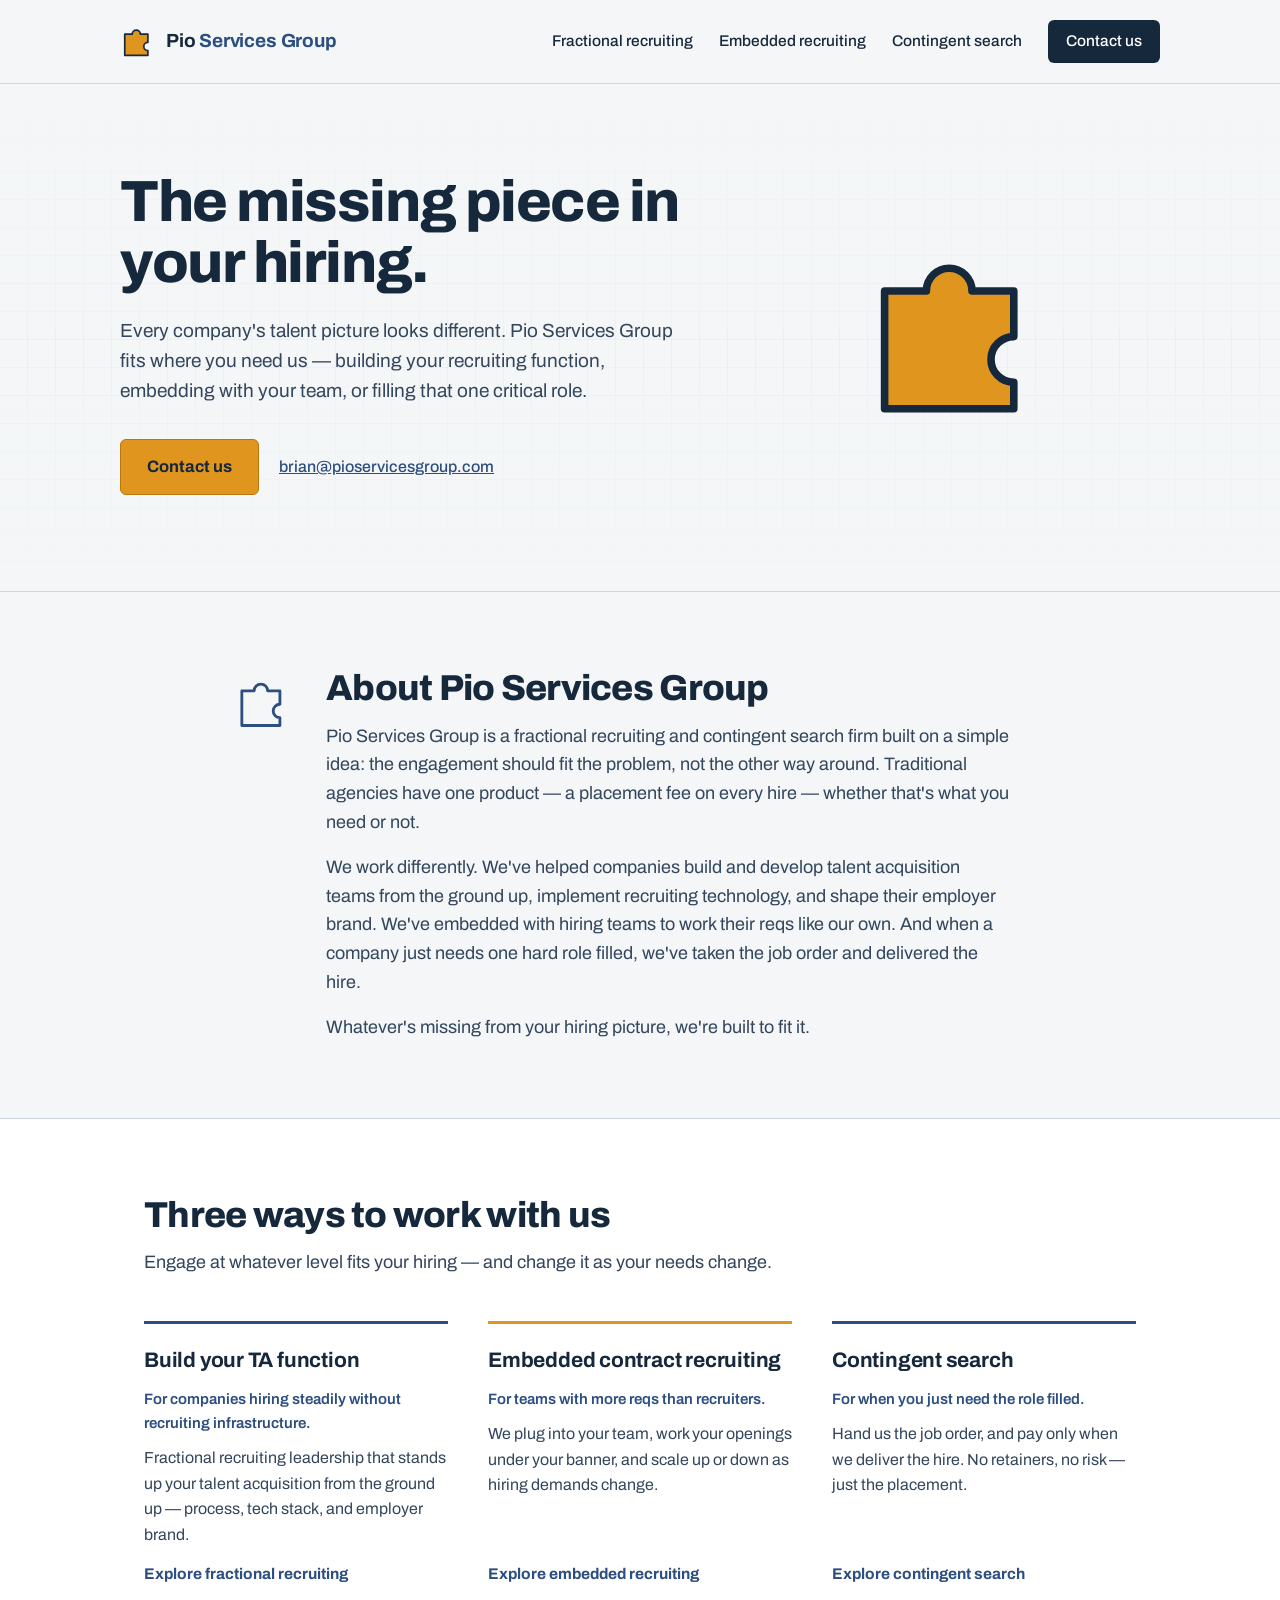
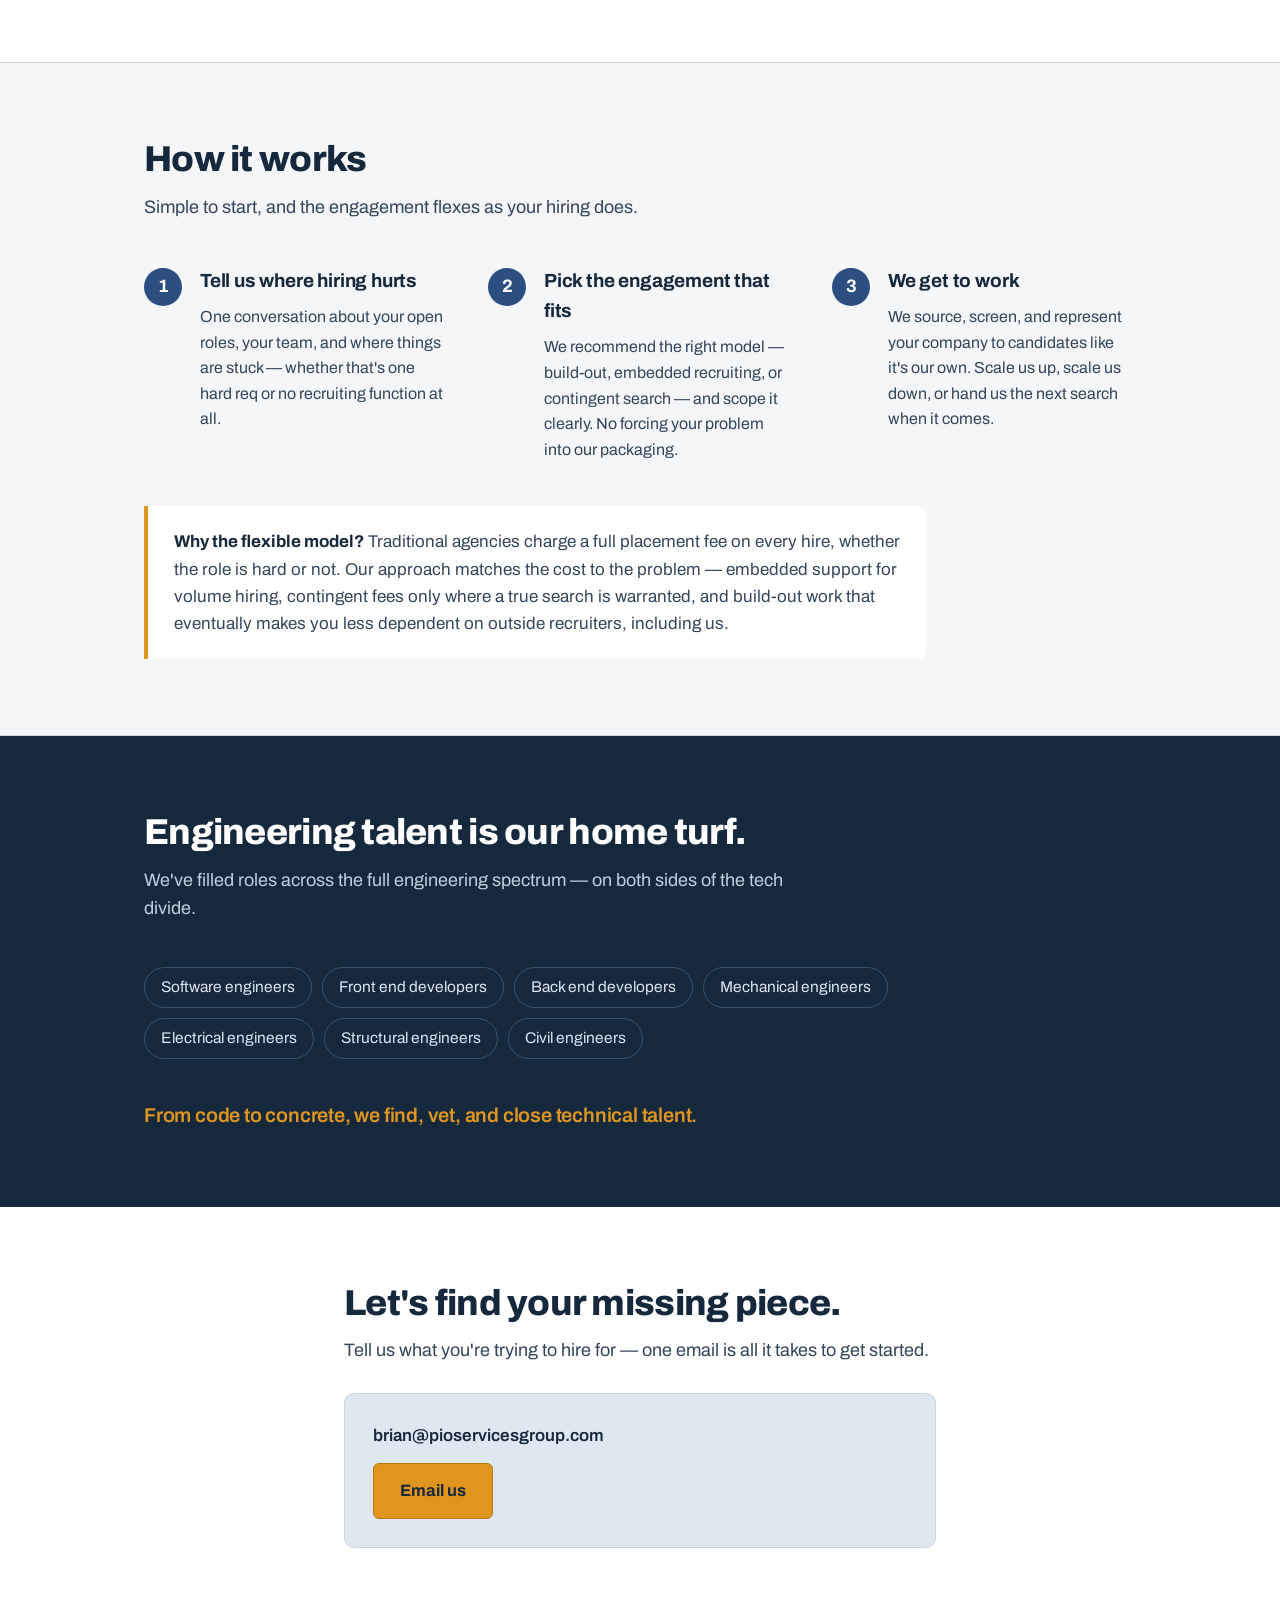
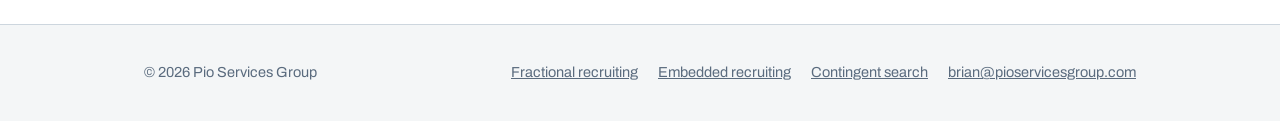
==== index.html @ e093a6fc "Add files via upload" ====
<!DOCTYPE html>
<html lang="en">
<head>
<meta charset="UTF-8">
<meta name="viewport" content="width=device-width, initial-scale=1.0">
<title>Pio Services Group | Fractional Recruiting &amp; Contingent Search Firm</title>
<meta name="description" content="Pio Services Group is a fractional recruiting and contingent search firm. We build talent acquisition functions, embed contract recruiters with your team, or fill roles on contingency — from software engineers to mechanical, electrical, structural, and civil engineers.">
<link rel="canonical" href="https://pioservicesgroup.com/">
<meta name="robots" content="index, follow">

<meta property="og:type" content="website">
<meta property="og:site_name" content="Pio Services Group">
<meta property="og:title" content="Pio Services Group | The missing piece in your hiring">
<meta property="og:description" content="Fractional recruiting, embedded contract recruiters, and contingent search. From code to concrete — software engineers to civil engineers.">
<meta property="og:url" content="https://pioservicesgroup.com/">

<meta name="twitter:card" content="summary">
<meta name="twitter:title" content="Pio Services Group | The missing piece in your hiring">
<meta name="twitter:description" content="Fractional recruiting, embedded contract recruiters, and contingent search. From code to concrete.">

<script type="application/ld+json">
{
  "@context": "https://schema.org",
  "@type": "ProfessionalService",
  "name": "Pio Services Group",
  "url": "https://pioservicesgroup.com/",
  "email": "brian@pioservicesgroup.com",
  "description": "Fractional recruiting and contingent search firm. Builds talent acquisition functions, provides embedded contract recruiters, and fills roles on contingency across software and hard engineering disciplines.",
  "knowsAbout": ["Fractional recruiting", "Talent acquisition", "Contingent search", "Embedded recruiting", "Engineering recruiting"],
  "makesOffer": [
    { "@type": "Offer", "itemOffered": { "@type": "Service", "name": "Talent acquisition function build-out", "url": "https://pioservicesgroup.com/fractional-recruiting.html" } },
    { "@type": "Offer", "itemOffered": { "@type": "Service", "name": "Embedded contract recruiting", "url": "https://pioservicesgroup.com/embedded-recruiting.html" } },
    { "@type": "Offer", "itemOffered": { "@type": "Service", "name": "Contingent search and placement", "url": "https://pioservicesgroup.com/contingent-search.html" } }
  ]
}
</script>

<link rel="preconnect" href="https://fonts.googleapis.com">
<link rel="preconnect" href="https://fonts.gstatic.com" crossorigin>
<link href="https://fonts.googleapis.com/css2?family=Archivo:wght@400;500;600;700;800&display=swap" rel="stylesheet">
<link rel="stylesheet" href="styles.css">
</head>
<body>

<header>
  <div class="wrap nav">
    <a class="brand" href="index.html" aria-label="Pio Services Group home">
      <svg width="34" height="34" viewBox="0 0 100 100" aria-hidden="true">
        <path d="M14 30 h22 a12 12 0 1 1 24 0 h22 v24 a12 12 0 1 0 0 24 v14 H14 Z"
              fill="#e0951f" stroke="#16283c" stroke-width="5" stroke-linejoin="round"/>
      </svg>
      <span class="brand-name">Pio <span>Services Group</span></span>
    </a>
    <nav class="nav-links" aria-label="Main">
      <a href="fractional-recruiting.html">Fractional recruiting</a>
      <a href="embedded-recruiting.html">Embedded recruiting</a>
      <a href="contingent-search.html">Contingent search</a>
      <a class="nav-cta" href="mailto:brian@pioservicesgroup.com?subject=Recruiting%20inquiry">Contact us</a>
    </nav>
  </div>
</header>

<main>

  <div class="hero">
    <div class="wrap hero-inner">
      <div>
        <h1>The missing piece in your hiring.</h1>
        <p>Every company's talent picture looks different. Pio Services Group fits where you need us — building your recruiting function, embedding with your team, or filling that one critical role.</p>
        <div class="cta-row">
          <a class="btn" href="mailto:brian@pioservicesgroup.com?subject=Recruiting%20inquiry">Contact us</a>
          <a class="email" href="mailto:brian@pioservicesgroup.com">brian@pioservicesgroup.com</a>
        </div>
      </div>
      <div class="hero-art" aria-hidden="true">
        <svg width="190" height="190" viewBox="0 0 100 100">
          <path d="M14 30 h22 a12 12 0 1 1 24 0 h22 v24 a12 12 0 1 0 0 24 v14 H14 Z"
                fill="#e0951f" stroke="#16283c" stroke-width="4" stroke-linejoin="round"/>
        </svg>
      </div>
    </div>
  </div>

  <section class="about" id="about">
    <div class="wrap about-inner">
      <div class="about-mark" aria-hidden="true">
        <svg width="56" height="56" viewBox="0 0 100 100">
          <path d="M14 30 h22 a12 12 0 1 1 24 0 h22 v24 a12 12 0 1 0 0 24 v14 H14 Z"
                fill="none" stroke="#2c4e80" stroke-width="5" stroke-linejoin="round"/>
        </svg>
      </div>
      <div>
        <h2>About Pio Services Group</h2>
        <p>Pio Services Group is a fractional recruiting and contingent search firm built on a simple idea: the engagement should fit the problem, not the other way around. Traditional agencies have one product — a placement fee on every hire — whether that's what you need or not.</p>
        <p>We work differently. We've helped companies build and develop talent acquisition teams from the ground up, implement recruiting technology, and shape their employer brand. We've embedded with hiring teams to work their reqs like our own. And when a company just needs one hard role filled, we've taken the job order and delivered the hire.</p>
        <p>Whatever's missing from your hiring picture, we're built to fit it.</p>
      </div>
    </div>
  </section>

  <section class="services" id="services">
    <div class="wrap">
      <div class="section-head">
        <h2>Three ways to work with us</h2>
        <p>Engage at whatever level fits your hiring — and change it as your needs change.</p>
      </div>
      <div class="service-grid">
        <div class="service">
          <h3>Build your TA function</h3>
          <div class="fit">For companies hiring steadily without recruiting infrastructure.</div>
          <p>Fractional recruiting leadership that stands up your talent acquisition from the ground up — process, tech stack, and employer brand.</p>
          <a class="learn-more" href="fractional-recruiting.html">Explore fractional recruiting</a>
        </div>
        <div class="service">
          <h3>Embedded contract recruiting</h3>
          <div class="fit">For teams with more reqs than recruiters.</div>
          <p>We plug into your team, work your openings under your banner, and scale up or down as hiring demands change.</p>
          <a class="learn-more" href="embedded-recruiting.html">Explore embedded recruiting</a>
        </div>
        <div class="service">
          <h3>Contingent search</h3>
          <div class="fit">For when you just need the role filled.</div>
          <p>Hand us the job order, and pay only when we deliver the hire. No retainers, no risk — just the placement.</p>
          <a class="learn-more" href="contingent-search.html">Explore contingent search</a>
        </div>
      </div>
    </div>
  </section>

  <section class="how" id="how-it-works">
    <div class="wrap">
      <div class="section-head">
        <h2>How it works</h2>
        <p>Simple to start, and the engagement flexes as your hiring does.</p>
      </div>
      <div class="steps">
        <div class="step">
          <h3>Tell us where hiring hurts</h3>
          <p>One conversation about your open roles, your team, and where things are stuck — whether that's one hard req or no recruiting function at all.</p>
        </div>
        <div class="step">
          <h3>Pick the engagement that fits</h3>
          <p>We recommend the right model — build-out, embedded recruiting, or contingent search — and scope it clearly. No forcing your problem into our packaging.</p>
        </div>
        <div class="step">
          <h3>We get to work</h3>
          <p>We source, screen, and represent your company to candidates like it's our own. Scale us up, scale us down, or hand us the next search when it comes.</p>
        </div>
      </div>
      <div class="model-note">
        <p><strong>Why the flexible model?</strong> Traditional agencies charge a full placement fee on every hire, whether the role is hard or not. Our approach matches the cost to the problem — embedded support for volume hiring, contingent fees only where a true search is warranted, and build-out work that eventually makes you less dependent on outside recruiters, including us.</p>
      </div>
    </div>
  </section>

  <section class="proof" id="experience">
    <div class="wrap">
      <div class="section-head">
        <h2>Engineering talent is our home turf.</h2>
        <p>We've filled roles across the full engineering spectrum — on both sides of the tech divide.</p>
      </div>
      <ul class="role-list">
        <li>Software engineers</li>
        <li>Front end developers</li>
        <li>Back end developers</li>
        <li>Mechanical engineers</li>
        <li>Electrical engineers</li>
        <li>Structural engineers</li>
        <li>Civil engineers</li>
      </ul>
      <div class="code-to-concrete">From code to concrete, we find, vet, and close technical talent.</div>
    </div>
  </section>

  <section class="contact" id="contact">
    <div class="wrap contact-inner">
      <h2>Let's find your missing piece.</h2>
      <p>Tell us what you're trying to hire for — one email is all it takes to get started.</p>
      <div class="contact-box">
        <div class="addr">brian@pioservicesgroup.com</div>
        <a class="btn" href="mailto:brian@pioservicesgroup.com?subject=Recruiting%20inquiry">Email us</a>
      </div>
    </div>
  </section>

</main>

<footer>
  <div class="wrap foot">
    <div>© 2026 Pio Services Group</div>
    <nav class="foot-links" aria-label="Footer">
      <a href="fractional-recruiting.html">Fractional recruiting</a>
      <a href="embedded-recruiting.html">Embedded recruiting</a>
      <a href="contingent-search.html">Contingent search</a>
      <a href="mailto:brian@pioservicesgroup.com">brian@pioservicesgroup.com</a>
    </nav>
  </div>
</footer>

</body>
</html>
---- styles.css ----
:root {
  --ink: #16283c;
  --blue: #2c4e80;
  --blue-soft: #dfe7f0;
  --paper: #f4f6f7;
  --white: #ffffff;
  --amber: #e0951f;
  --amber-deep: #b8770f;
  --line: #cdd6de;
}

* { margin: 0; padding: 0; box-sizing: border-box; }

html { scroll-behavior: smooth; }
@media (prefers-reduced-motion: reduce) {
  html { scroll-behavior: auto; }
}

body {
  font-family: "Archivo", -apple-system, "Segoe UI", sans-serif;
  color: var(--ink);
  background: var(--paper);
  line-height: 1.6;
  font-size: 17px;
}

.wrap {
  max-width: 1040px;
  margin: 0 auto;
  padding: 0 24px;
}

a { color: var(--blue); }
a:focus-visible, button:focus-visible {
  outline: 3px solid var(--amber);
  outline-offset: 3px;
}

/* ---------- Header ---------- */
header {
  background: var(--paper);
  border-bottom: 1px solid var(--line);
}
.nav {
  display: flex;
  align-items: center;
  justify-content: space-between;
  padding: 20px 0;
}
.brand {
  display: flex;
  align-items: center;
  gap: 12px;
  text-decoration: none;
  color: var(--ink);
}
.brand svg { display: block; }
.brand-name {
  font-weight: 700;
  font-size: 19px;
  letter-spacing: -0.01em;
}
.brand-name span { color: var(--blue); }
.nav-links {
  display: flex;
  gap: 26px;
  align-items: center;
}
.nav-links a {
  text-decoration: none;
  color: var(--ink);
  font-weight: 500;
  font-size: 15.5px;
}
.nav-links a:hover { color: var(--blue); }
.nav-cta {
  background: var(--ink);
  color: var(--white) !important;
  padding: 9px 18px;
  border-radius: 6px;
}
.nav-cta:hover { background: var(--blue); }

/* ---------- Hero (home) ---------- */
.hero {
  background:
    linear-gradient(var(--paper) 0%, rgba(244,246,247,0.6) 55%, var(--paper) 100%),
    repeating-linear-gradient(0deg, transparent, transparent 27px, rgba(44,78,128,0.09) 27px, rgba(44,78,128,0.09) 28px),
    repeating-linear-gradient(90deg, transparent, transparent 27px, rgba(44,78,128,0.09) 27px, rgba(44,78,128,0.09) 28px);
  border-bottom: 1px solid var(--line);
}
.hero-inner {
  display: grid;
  grid-template-columns: 1.4fr 1fr;
  gap: 48px;
  align-items: center;
  padding: 88px 0 96px;
}
h1 {
  font-size: clamp(38px, 5.5vw, 58px);
  line-height: 1.05;
  font-weight: 800;
  letter-spacing: -0.025em;
  margin-bottom: 22px;
}
.hero p {
  font-size: 19px;
  max-width: 34em;
  color: #33465c;
  margin-bottom: 32px;
}
.cta-row {
  display: flex;
  align-items: center;
  gap: 20px;
  flex-wrap: wrap;
}
.btn {
  display: inline-block;
  background: var(--amber);
  color: var(--ink);
  font-weight: 700;
  font-size: 16.5px;
  text-decoration: none;
  padding: 14px 26px;
  border-radius: 6px;
  border: 1px solid var(--amber-deep);
}
.btn:hover { background: #eaa733; }
.cta-row .email {
  font-weight: 500;
  font-size: 16px;
}
.hero-art { justify-self: center; }

/* ---------- Interior page hero ---------- */
.page-hero {
  background:
    linear-gradient(var(--paper) 0%, rgba(244,246,247,0.65) 60%, var(--paper) 100%),
    repeating-linear-gradient(0deg, transparent, transparent 27px, rgba(44,78,128,0.08) 27px, rgba(44,78,128,0.08) 28px),
    repeating-linear-gradient(90deg, transparent, transparent 27px, rgba(44,78,128,0.08) 27px, rgba(44,78,128,0.08) 28px);
  border-bottom: 1px solid var(--line);
  padding: 64px 0 60px;
}
.page-hero .kicker {
  font-weight: 600;
  color: var(--blue);
  font-size: 16px;
  margin-bottom: 10px;
}
.page-hero h1 {
  font-size: clamp(32px, 4.5vw, 46px);
  margin-bottom: 16px;
}
.page-hero p {
  font-size: 19px;
  max-width: 38em;
  color: #33465c;
}
.page-hero .cta-row { margin-top: 28px; }

/* ---------- Sections ---------- */
section { padding: 76px 0; }
.section-head {
  max-width: 40em;
  margin-bottom: 44px;
}
h2 {
  font-size: clamp(28px, 3.5vw, 36px);
  font-weight: 800;
  letter-spacing: -0.02em;
  line-height: 1.15;
  margin-bottom: 12px;
}
.section-head p { color: #33465c; font-size: 18px; }

/* ---------- Services (home teasers) ---------- */
.services { background: var(--white); border-bottom: 1px solid var(--line); }
.service-grid {
  display: grid;
  grid-template-columns: repeat(3, 1fr);
  gap: 40px;
}
.service {
  border-top: 3px solid var(--blue);
  padding-top: 20px;
  display: flex;
  flex-direction: column;
}
.service:nth-child(2) { border-top-color: var(--amber); }
.service h3 {
  font-size: 21px;
  font-weight: 700;
  letter-spacing: -0.01em;
  margin-bottom: 10px;
}
.service .fit {
  font-weight: 600;
  color: var(--blue);
  font-size: 15px;
  margin-bottom: 10px;
}
.service p { font-size: 16px; color: #33465c; margin-bottom: 14px; }
.learn-more {
  margin-top: auto;
  font-weight: 700;
  font-size: 15.5px;
  text-decoration: none;
}
.learn-more:hover { text-decoration: underline; }

/* ---------- Two-column content (service pages) ---------- */
.split { background: var(--white); border-bottom: 1px solid var(--line); }
.split-grid {
  display: grid;
  grid-template-columns: 1fr 1fr;
  gap: 56px;
}
.split h2 { font-size: 26px; }
.checklist { list-style: none; }
.checklist li {
  position: relative;
  padding: 0 0 14px 34px;
  font-size: 16.5px;
  color: #33465c;
}
.checklist li::before {
  content: "";
  position: absolute;
  left: 0;
  top: 4px;
  width: 18px;
  height: 18px;
  border-radius: 4px;
  background: var(--blue);
  clip-path: polygon(15% 45%, 40% 70%, 85% 20%, 100% 33%, 40% 95%, 0 60%);
}
.who-box {
  background: var(--blue-soft);
  border: 1px solid var(--line);
  border-radius: 10px;
  padding: 26px 28px;
}
.who-box h2 { font-size: 22px; margin-bottom: 14px; }
.who-box ul { list-style: none; }
.who-box li {
  padding: 6px 0 6px 26px;
  position: relative;
  font-size: 16.5px;
  color: #33465c;
}
.who-box li::before {
  content: "";
  position: absolute;
  left: 0;
  top: 14px;
  width: 10px;
  height: 10px;
  border-radius: 50%;
  background: var(--amber);
}

/* ---------- How it works ---------- */
.how { background: var(--paper); border-bottom: 1px solid var(--line); }
.steps {
  display: grid;
  grid-template-columns: repeat(3, 1fr);
  gap: 40px;
  counter-reset: step;
}
.step { position: relative; padding-left: 56px; }
.step::before {
  counter-increment: step;
  content: counter(step);
  position: absolute;
  left: 0; top: 2px;
  width: 38px; height: 38px;
  border-radius: 50%;
  background: var(--blue);
  color: var(--white);
  font-weight: 700;
  font-size: 18px;
  display: flex;
  align-items: center;
  justify-content: center;
}
.step h3 { font-size: 19px; font-weight: 700; margin-bottom: 8px; letter-spacing: -0.01em; }
.step p { font-size: 16px; color: #33465c; }
.model-note {
  margin-top: 44px;
  border-left: 4px solid var(--amber);
  background: var(--white);
  border-radius: 0 8px 8px 0;
  padding: 22px 26px;
  max-width: 46em;
}
.model-note p { font-size: 17px; color: #33465c; }
.model-note strong { color: var(--ink); }

/* ---------- FAQ ---------- */
.faq { background: var(--paper); border-bottom: 1px solid var(--line); }
.faq-list { max-width: 760px; }
.faq details {
  background: var(--white);
  border: 1px solid var(--line);
  border-radius: 8px;
  margin-bottom: 12px;
  padding: 0 22px;
}
.faq summary {
  cursor: pointer;
  font-weight: 700;
  font-size: 17px;
  padding: 18px 0;
  list-style: none;
  display: flex;
  justify-content: space-between;
  align-items: center;
  gap: 16px;
}
.faq summary::-webkit-details-marker { display: none; }
.faq summary::after {
  content: "+";
  font-size: 24px;
  font-weight: 500;
  color: var(--blue);
  line-height: 1;
  flex-shrink: 0;
}
.faq details[open] summary::after { content: "\2013"; }
.faq details p {
  padding: 0 0 20px;
  font-size: 16px;
  color: #33465c;
  max-width: 42em;
}

/* ---------- Proof ---------- */
.proof { background: var(--ink); color: var(--white); }
.proof h2 { color: var(--white); }
.proof .section-head p { color: #c3cedb; }
.role-list {
  display: flex;
  flex-wrap: wrap;
  gap: 10px;
  list-style: none;
  max-width: 780px;
}
.role-list li {
  border: 1px solid #3b5372;
  border-radius: 999px;
  padding: 7px 16px;
  font-size: 15.5px;
  color: #dce5ef;
  white-space: nowrap;
}
.code-to-concrete {
  margin-top: 40px;
  font-size: 20px;
  font-weight: 600;
  color: var(--amber);
  letter-spacing: -0.01em;
}

/* ---------- About ---------- */
.about { background: var(--paper); border-bottom: 1px solid var(--line); }
.about-inner {
  display: grid;
  grid-template-columns: auto 1fr;
  gap: 36px;
  align-items: start;
  max-width: 860px;
}
.about-mark { padding-top: 6px; }
.about p {
  font-size: 18px;
  color: #33465c;
  max-width: 38em;
}
.about p + p { margin-top: 16px; }

/* ---------- Contact ---------- */
.contact { background: var(--white); }
.contact-inner { max-width: 640px; }
.contact p { font-size: 18px; color: #33465c; margin-bottom: 28px; max-width: 34em; }
.contact-box {
  background: var(--blue-soft);
  border: 1px solid var(--line);
  border-radius: 10px;
  padding: 28px;
  display: flex;
  flex-direction: column;
  gap: 14px;
  align-items: flex-start;
}
.contact-box .addr {
  font-size: 17px;
  font-weight: 600;
  word-break: break-all;
}

/* ---------- Footer ---------- */
footer {
  background: var(--paper);
  border-top: 1px solid var(--line);
  padding: 36px 0;
  font-size: 14.5px;
  color: #5a6b7e;
}
.foot {
  display: flex;
  justify-content: space-between;
  gap: 24px;
  flex-wrap: wrap;
}
.foot-links {
  display: flex;
  gap: 20px;
  flex-wrap: wrap;
}
footer a { color: #5a6b7e; }

/* ---------- Responsive ---------- */
@media (max-width: 820px) {
  .hero-inner {
    grid-template-columns: 1fr;
    padding: 56px 0 64px;
  }
  .hero-art { justify-self: start; order: -1; }
  .hero-art svg { width: 120px; height: 120px; }
  .service-grid { grid-template-columns: 1fr; gap: 32px; }
  .steps { grid-template-columns: 1fr; gap: 28px; }
  .split-grid { grid-template-columns: 1fr; gap: 36px; }
  .about-inner { grid-template-columns: 1fr; gap: 20px; }
  section { padding: 56px 0; }
  .page-hero { padding: 48px 0; }
  .nav-links a:not(.nav-cta) { display: none; }
}
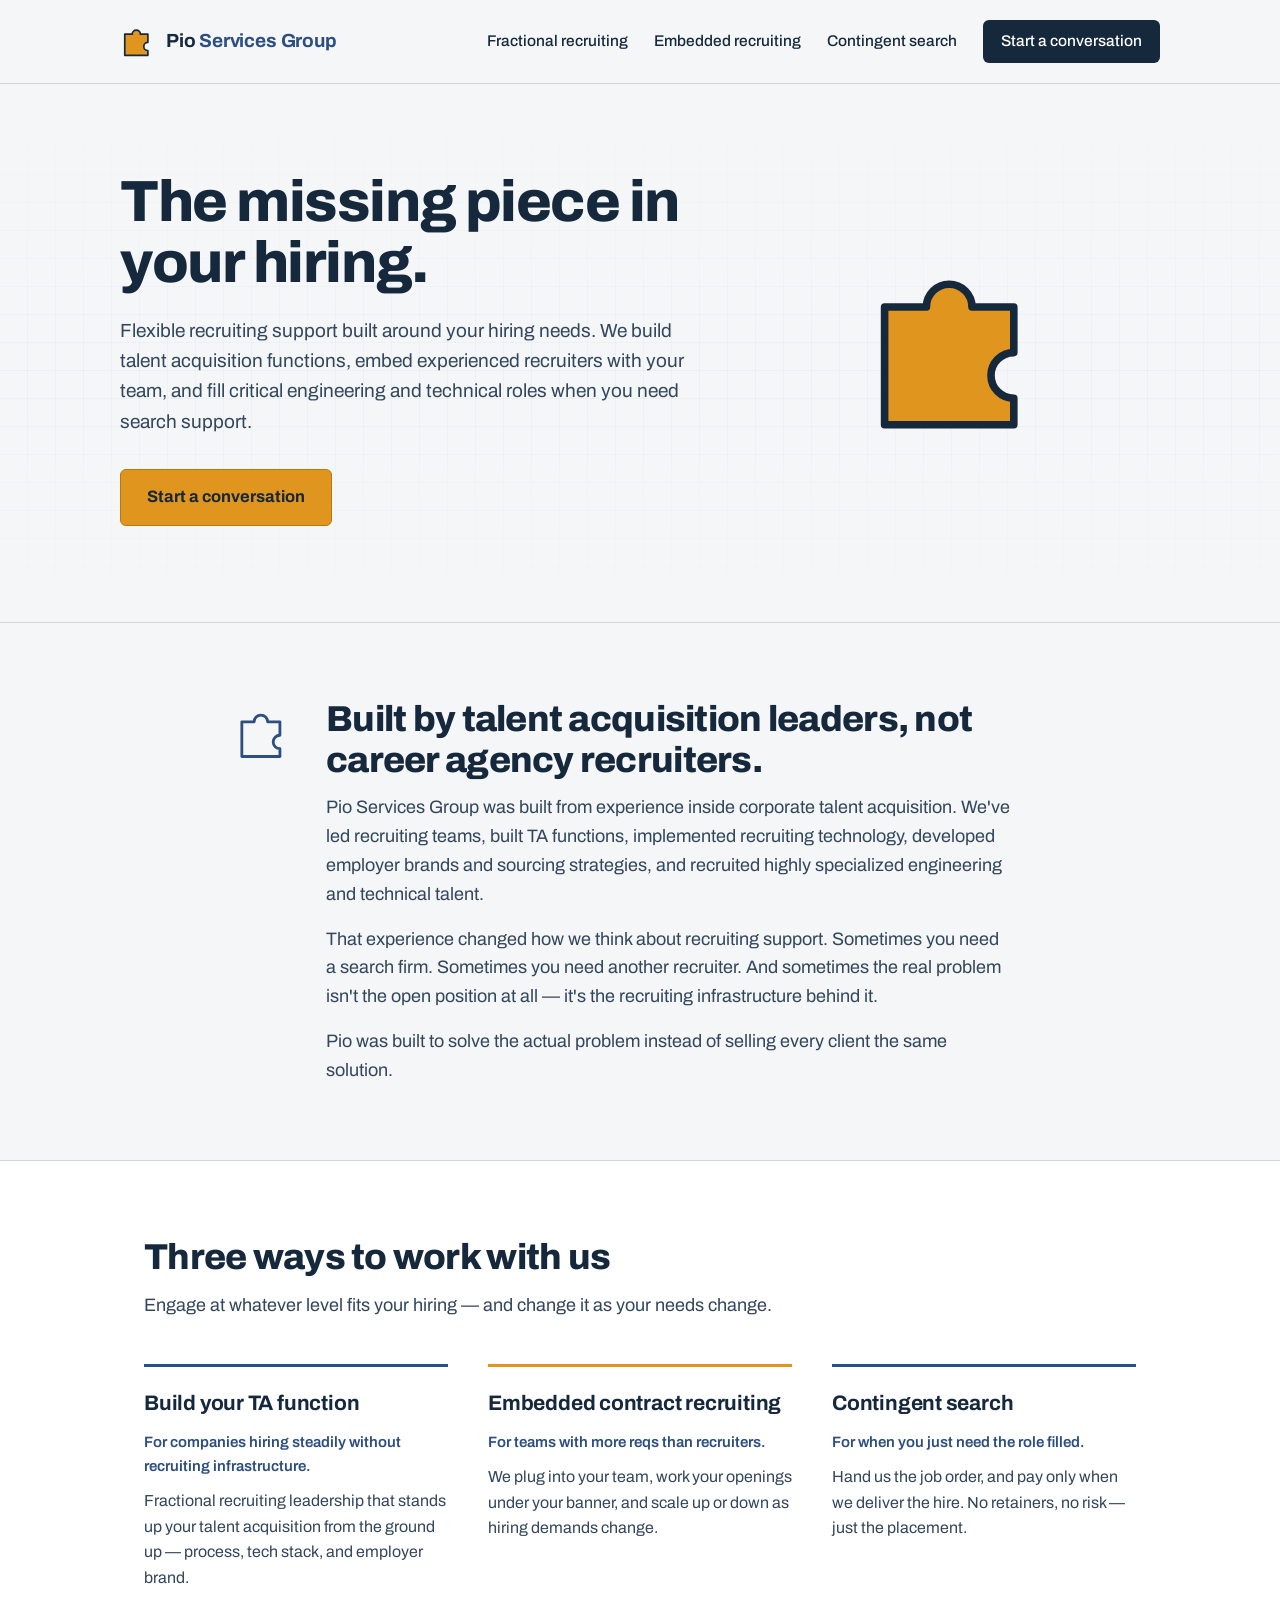
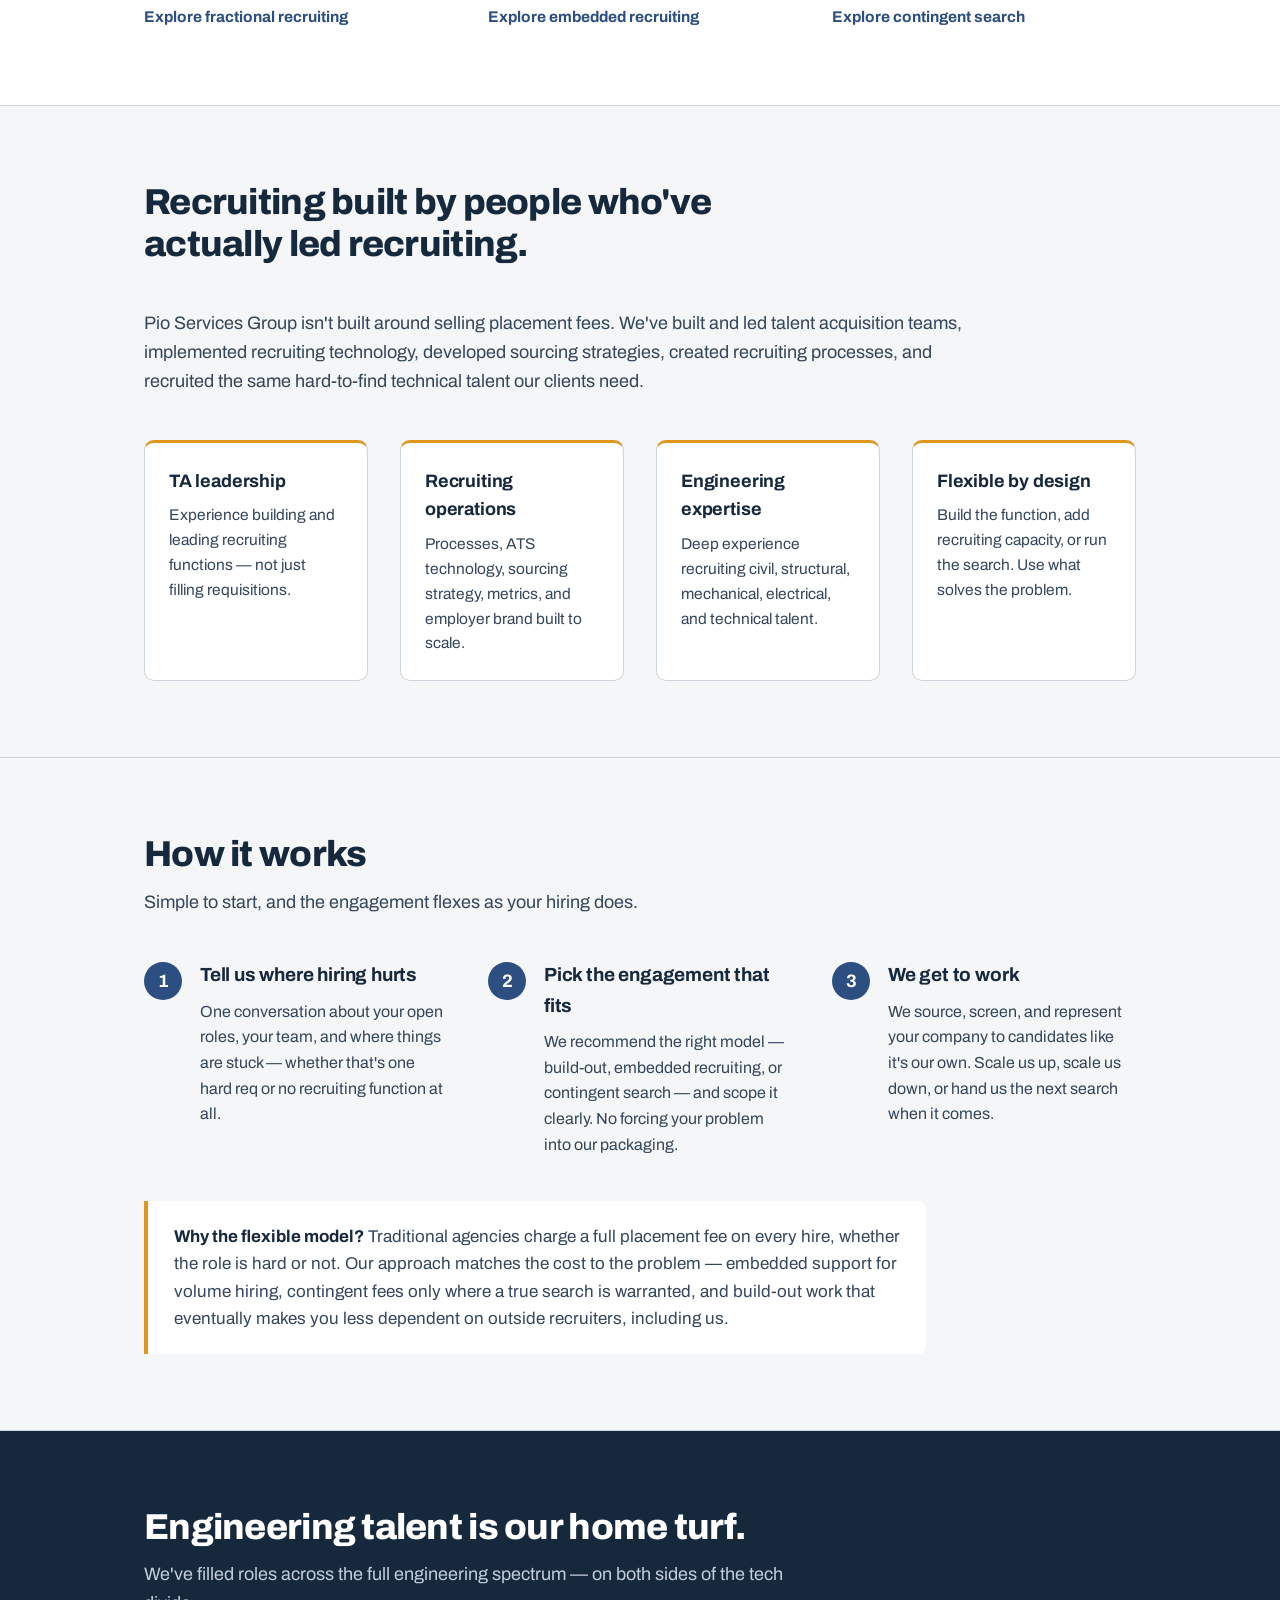
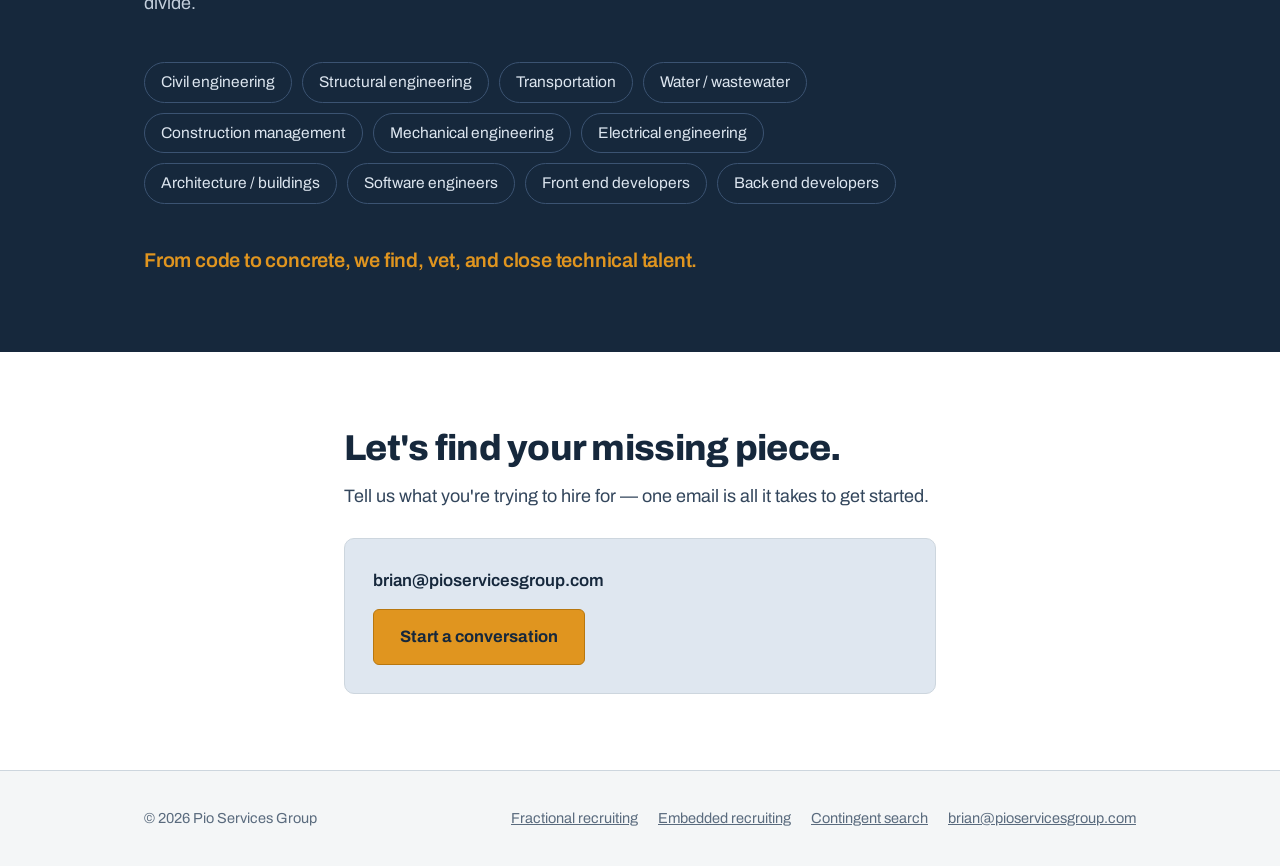
==== commit 7affc1b0: "Add files via upload" ====
--- a/index.html
+++ b/index.html
@@ -55,7 +55,7 @@
       <a href="fractional-recruiting.html">Fractional recruiting</a>
       <a href="embedded-recruiting.html">Embedded recruiting</a>
       <a href="contingent-search.html">Contingent search</a>
-      <a class="nav-cta" href="mailto:brian@pioservicesgroup.com?subject=Recruiting%20inquiry">Contact us</a>
+      <a class="nav-cta" href="mailto:brian@pioservicesgroup.com?subject=Recruiting%20inquiry">Start a conversation</a>
     </nav>
   </div>
 </header>
@@ -66,10 +66,9 @@
     <div class="wrap hero-inner">
       <div>
         <h1>The missing piece in your hiring.</h1>
-        <p>Every company's talent picture looks different. Pio Services Group fits where you need us — building your recruiting function, embedding with your team, or filling that one critical role.</p>
+        <p>Flexible recruiting support built around your hiring needs. We build talent acquisition functions, embed experienced recruiters with your team, and fill critical engineering and technical roles when you need search support.</p>
         <div class="cta-row">
-          <a class="btn" href="mailto:brian@pioservicesgroup.com?subject=Recruiting%20inquiry">Contact us</a>
-          <a class="email" href="mailto:brian@pioservicesgroup.com">brian@pioservicesgroup.com</a>
+          <a class="btn" href="mailto:brian@pioservicesgroup.com?subject=Recruiting%20inquiry">Start a conversation</a>
         </div>
       </div>
       <div class="hero-art" aria-hidden="true">
@@ -90,10 +89,10 @@
         </svg>
       </div>
       <div>
-        <h2>About Pio Services Group</h2>
-        <p>Pio Services Group is a fractional recruiting and contingent search firm built on a simple idea: the engagement should fit the problem, not the other way around. Traditional agencies have one product — a placement fee on every hire — whether that's what you need or not.</p>
-        <p>We work differently. We've helped companies build and develop talent acquisition teams from the ground up, implement recruiting technology, and shape their employer brand. We've embedded with hiring teams to work their reqs like our own. And when a company just needs one hard role filled, we've taken the job order and delivered the hire.</p>
-        <p>Whatever's missing from your hiring picture, we're built to fit it.</p>
+        <h2>Built by talent acquisition leaders, not career agency recruiters.</h2>
+        <p>Pio Services Group was built from experience inside corporate talent acquisition. We've led recruiting teams, built TA functions, implemented recruiting technology, developed employer brands and sourcing strategies, and recruited highly specialized engineering and technical talent.</p>
+        <p>That experience changed how we think about recruiting support. Sometimes you need a search firm. Sometimes you need another recruiter. And sometimes the real problem isn't the open position at all — it's the recruiting infrastructure behind it.</p>
+        <p>Pio was built to solve the actual problem instead of selling every client the same solution.</p>
       </div>
     </div>
   </section>
@@ -127,6 +126,33 @@
     </div>
   </section>
 
+  <section class="why" id="why-pio">
+    <div class="wrap">
+      <div class="section-head">
+        <h2>Recruiting built by people who've actually led recruiting.</h2>
+      </div>
+      <p class="why-intro">Pio Services Group isn't built around selling placement fees. We've built and led talent acquisition teams, implemented recruiting technology, developed sourcing strategies, created recruiting processes, and recruited the same hard-to-find technical talent our clients need.</p>
+      <div class="proof-grid">
+        <div class="proof-block">
+          <h3>TA leadership</h3>
+          <p>Experience building and leading recruiting functions — not just filling requisitions.</p>
+        </div>
+        <div class="proof-block">
+          <h3>Recruiting operations</h3>
+          <p>Processes, ATS technology, sourcing strategy, metrics, and employer brand built to scale.</p>
+        </div>
+        <div class="proof-block">
+          <h3>Engineering expertise</h3>
+          <p>Deep experience recruiting civil, structural, mechanical, electrical, and technical talent.</p>
+        </div>
+        <div class="proof-block">
+          <h3>Flexible by design</h3>
+          <p>Build the function, add recruiting capacity, or run the search. Use what solves the problem.</p>
+        </div>
+      </div>
+    </div>
+  </section>
+
   <section class="how" id="how-it-works">
     <div class="wrap">
       <div class="section-head">
@@ -160,13 +186,17 @@
         <p>We've filled roles across the full engineering spectrum — on both sides of the tech divide.</p>
       </div>
       <ul class="role-list">
+        <li>Civil engineering</li>
+        <li>Structural engineering</li>
+        <li>Transportation</li>
+        <li>Water / wastewater</li>
+        <li>Construction management</li>
+        <li>Mechanical engineering</li>
+        <li>Electrical engineering</li>
+        <li>Architecture / buildings</li>
         <li>Software engineers</li>
         <li>Front end developers</li>
         <li>Back end developers</li>
-        <li>Mechanical engineers</li>
-        <li>Electrical engineers</li>
-        <li>Structural engineers</li>
-        <li>Civil engineers</li>
       </ul>
       <div class="code-to-concrete">From code to concrete, we find, vet, and close technical talent.</div>
     </div>
@@ -178,7 +208,7 @@
       <p>Tell us what you're trying to hire for — one email is all it takes to get started.</p>
       <div class="contact-box">
         <div class="addr">brian@pioservicesgroup.com</div>
-        <a class="btn" href="mailto:brian@pioservicesgroup.com?subject=Recruiting%20inquiry">Email us</a>
+        <a class="btn" href="mailto:brian@pioservicesgroup.com?subject=Recruiting%20inquiry">Start a conversation</a>
       </div>
     </div>
   </section>
--- a/styles.css
+++ b/styles.css
@@ -436,3 +436,134 @@
   .page-hero { padding: 48px 0; }
   .nav-links a:not(.nav-cta) { display: none; }
 }
+
+/* ---------- Why Pio (proof blocks) ---------- */
+.why { background: var(--paper); border-bottom: 1px solid var(--line); }
+.why-intro {
+  font-size: 18px;
+  color: #33465c;
+  max-width: 46em;
+  margin-bottom: 44px;
+}
+.proof-grid {
+  display: grid;
+  grid-template-columns: repeat(4, 1fr);
+  gap: 32px;
+}
+.proof-block {
+  background: var(--white);
+  border: 1px solid var(--line);
+  border-radius: 10px;
+  padding: 24px;
+  border-top: 3px solid var(--amber);
+}
+.proof-block h3 {
+  font-size: 18px;
+  font-weight: 700;
+  letter-spacing: -0.01em;
+  margin-bottom: 8px;
+}
+.proof-block p { font-size: 15.5px; color: #33465c; }
+
+/* ---------- Comparison table ---------- */
+.compare { background: var(--white); border-bottom: 1px solid var(--line); }
+.compare-scroll { overflow-x: auto; }
+table.model-table {
+  width: 100%;
+  border-collapse: collapse;
+  min-width: 560px;
+  background: var(--white);
+  border: 1px solid var(--line);
+  border-radius: 10px;
+  overflow: hidden;
+}
+.model-table th, .model-table td {
+  text-align: left;
+  padding: 14px 18px;
+  font-size: 15.5px;
+  border-bottom: 1px solid var(--line);
+  vertical-align: top;
+}
+.model-table thead th {
+  background: var(--ink);
+  color: var(--white);
+  font-size: 16px;
+  letter-spacing: -0.01em;
+}
+.model-table tbody th {
+  font-weight: 700;
+  color: var(--ink);
+  background: var(--paper);
+  width: 24%;
+}
+.model-table td { color: #33465c; }
+.model-table tr:last-child th, .model-table tr:last-child td { border-bottom: none; }
+.compare-note {
+  margin-top: 28px;
+  border-left: 4px solid var(--amber);
+  background: var(--paper);
+  border-radius: 0 8px 8px 0;
+  padding: 20px 24px;
+  max-width: 46em;
+}
+.compare-note p { font-size: 17px; color: #33465c; }
+
+/* ---------- Process flow ---------- */
+.flow { background: var(--paper); border-bottom: 1px solid var(--line); }
+.flow-track {
+  display: grid;
+  grid-template-columns: repeat(3, 1fr);
+  gap: 0;
+  counter-reset: phase;
+}
+.phase {
+  position: relative;
+  padding: 0 28px 0 0;
+}
+.phase + .phase { padding-left: 28px; border-left: 2px dashed var(--line); }
+.phase .when {
+  display: inline-block;
+  background: var(--blue);
+  color: var(--white);
+  font-weight: 700;
+  font-size: 14px;
+  padding: 4px 12px;
+  border-radius: 999px;
+  margin-bottom: 12px;
+}
+.phase h3 {
+  font-size: 20px;
+  font-weight: 800;
+  letter-spacing: -0.015em;
+  margin-bottom: 8px;
+}
+.phase p { font-size: 16px; color: #33465c; }
+.flow-caveat {
+  margin-top: 32px;
+  font-size: 15.5px;
+  color: #5a6b7e;
+  max-width: 44em;
+}
+
+/* ---------- Emphasis in checklists ---------- */
+.checklist strong { color: var(--ink); }
+
+/* ---------- Standalone content section ---------- */
+.plain { background: var(--white); border-bottom: 1px solid var(--line); }
+.plain .section-head p { max-width: 44em; }
+.plain .body-copy {
+  font-size: 17.5px;
+  color: #33465c;
+  max-width: 44em;
+}
+.plain .body-copy + .body-copy { margin-top: 14px; }
+
+@media (max-width: 820px) {
+  .proof-grid { grid-template-columns: 1fr 1fr; gap: 16px; }
+  .flow-track { grid-template-columns: 1fr; }
+  .phase { padding: 0 0 24px 0; }
+  .phase + .phase { padding-left: 0; padding-top: 24px; border-left: none; border-top: 2px dashed var(--line); }
+}
+@media (max-width: 480px) {
+  .proof-grid { grid-template-columns: 1fr; }
+}
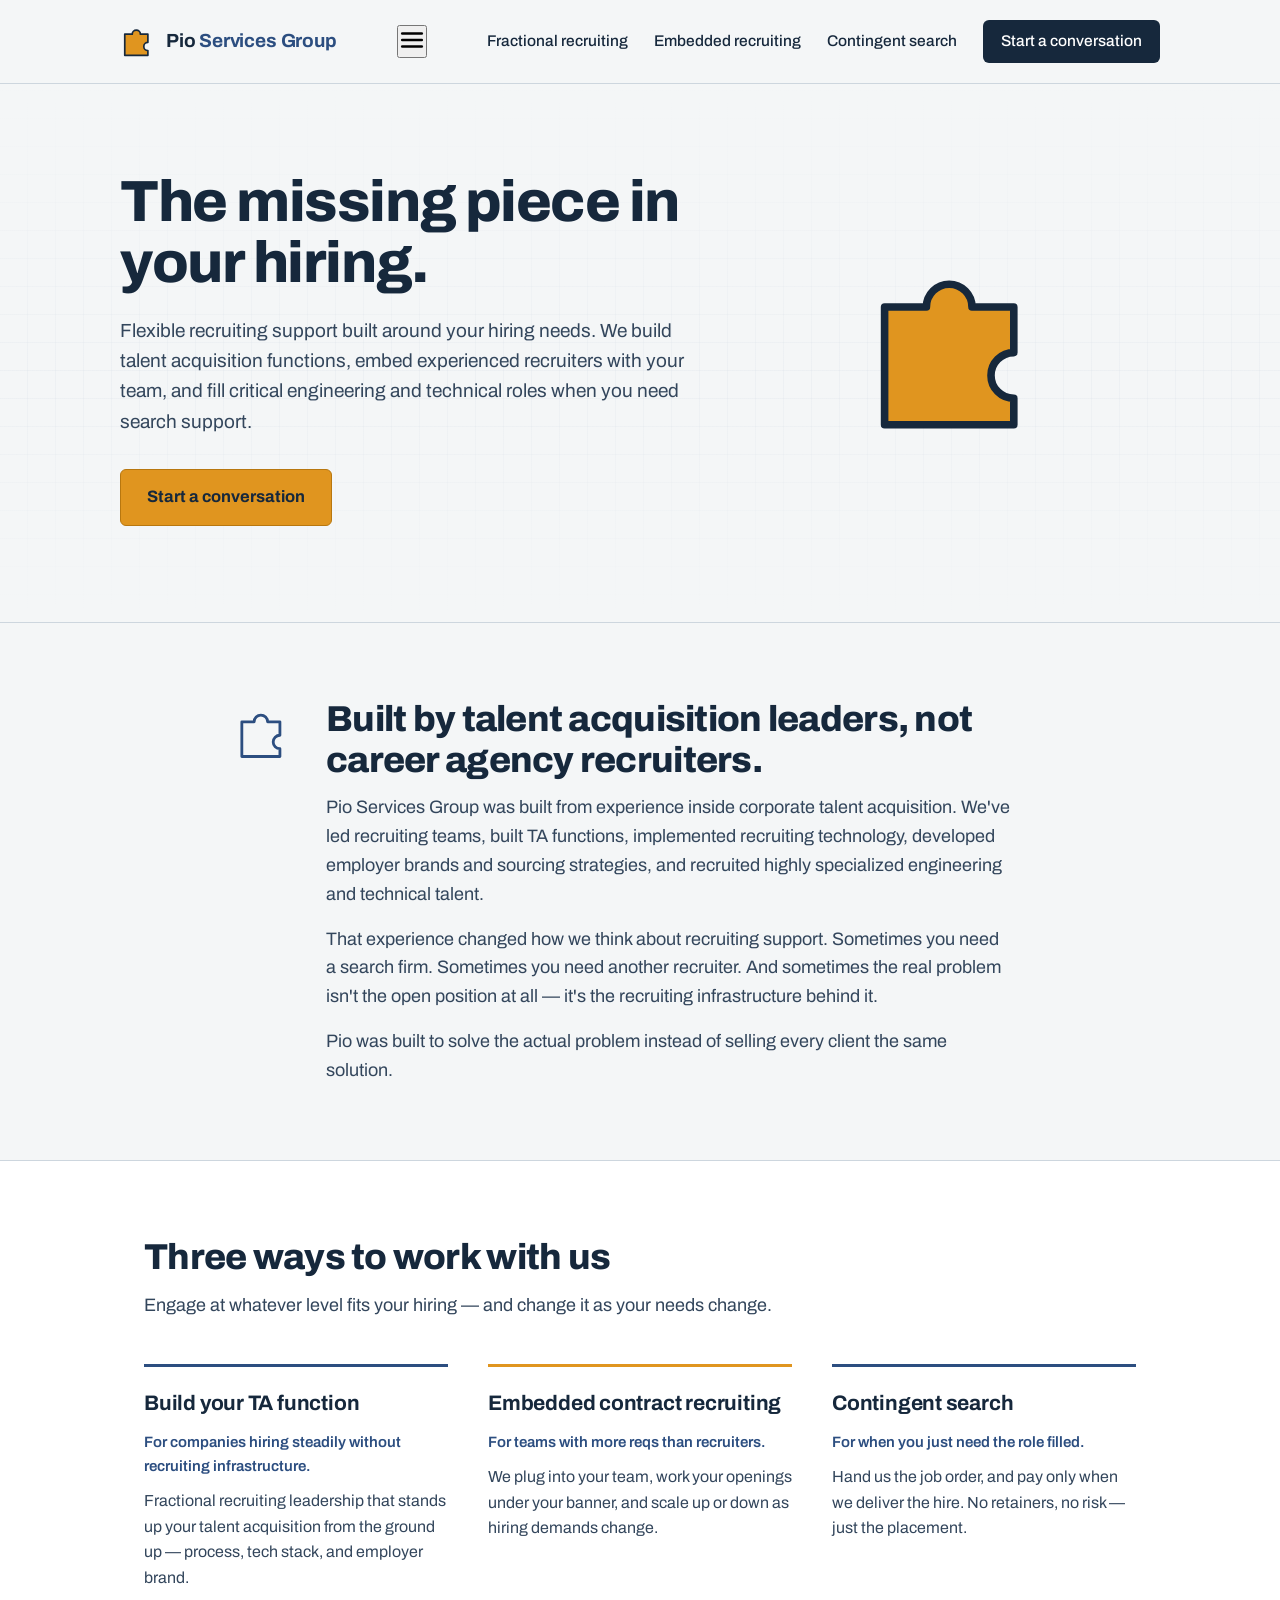
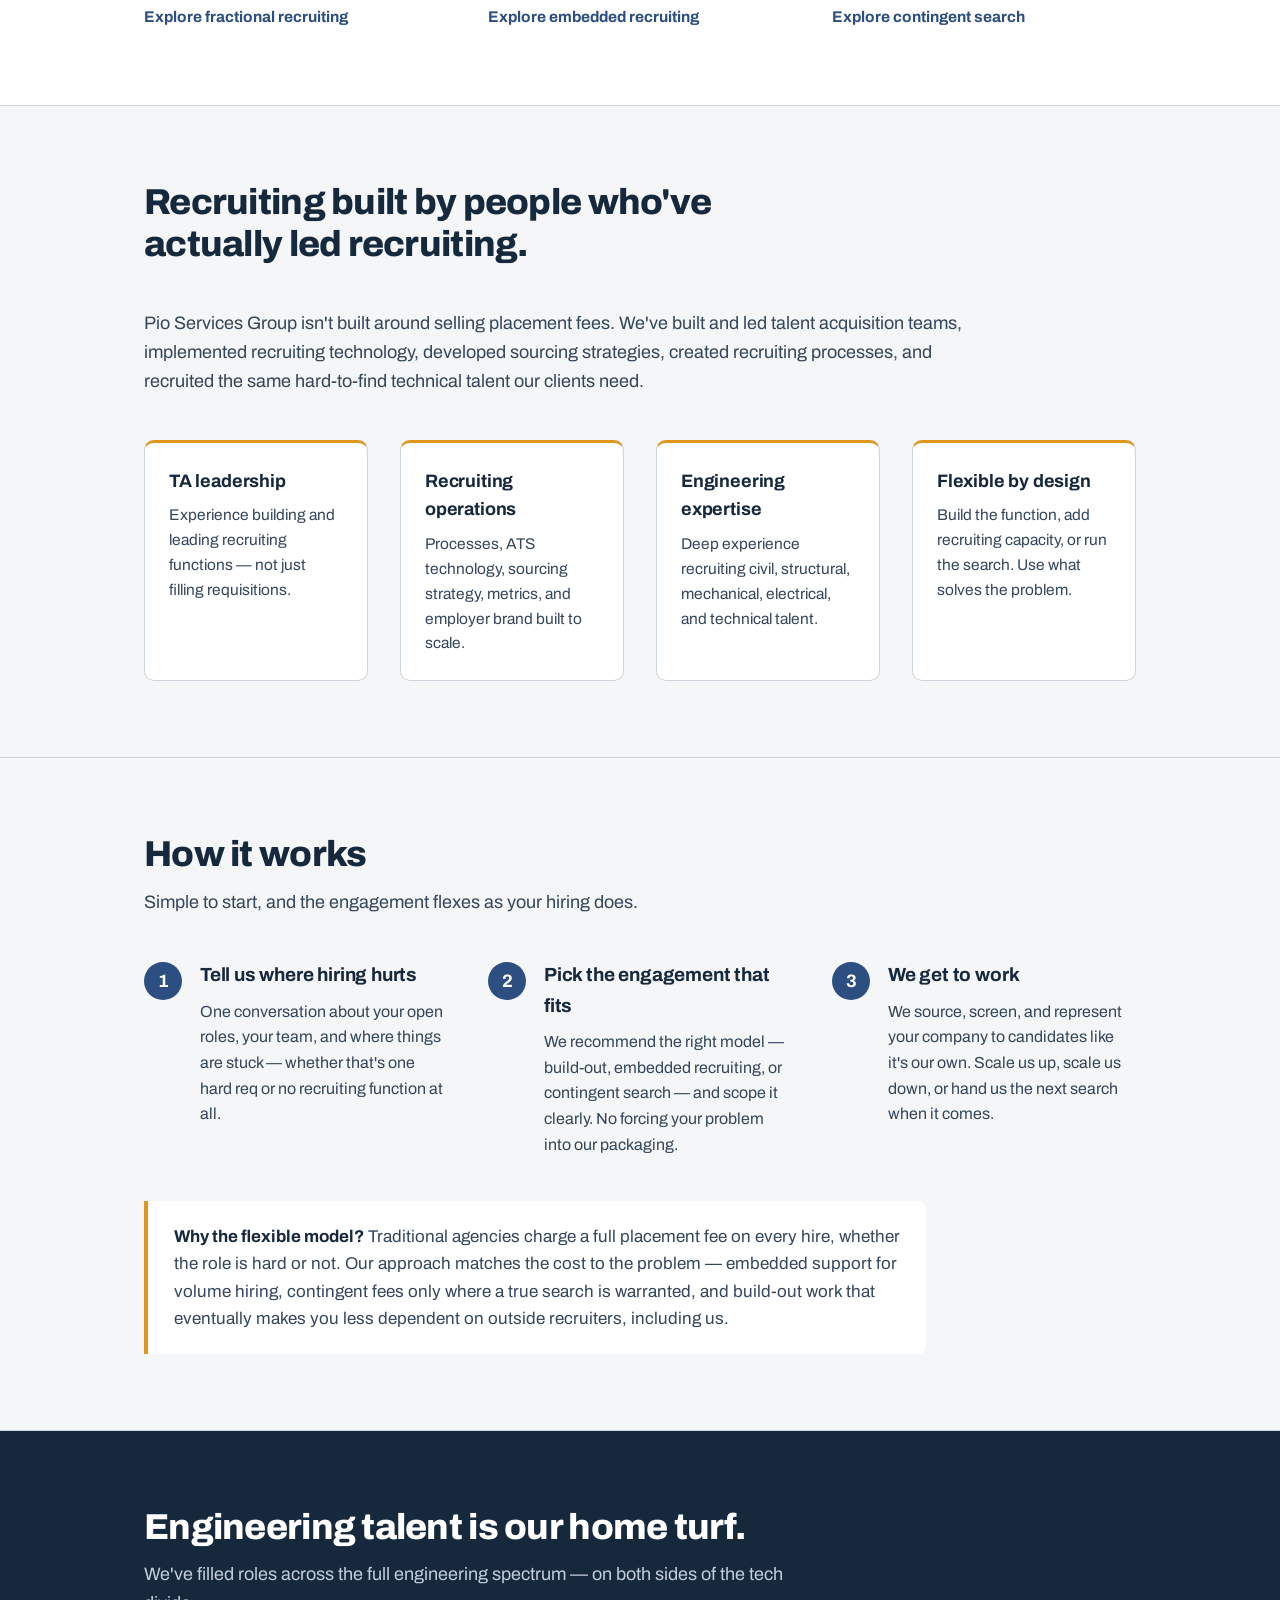
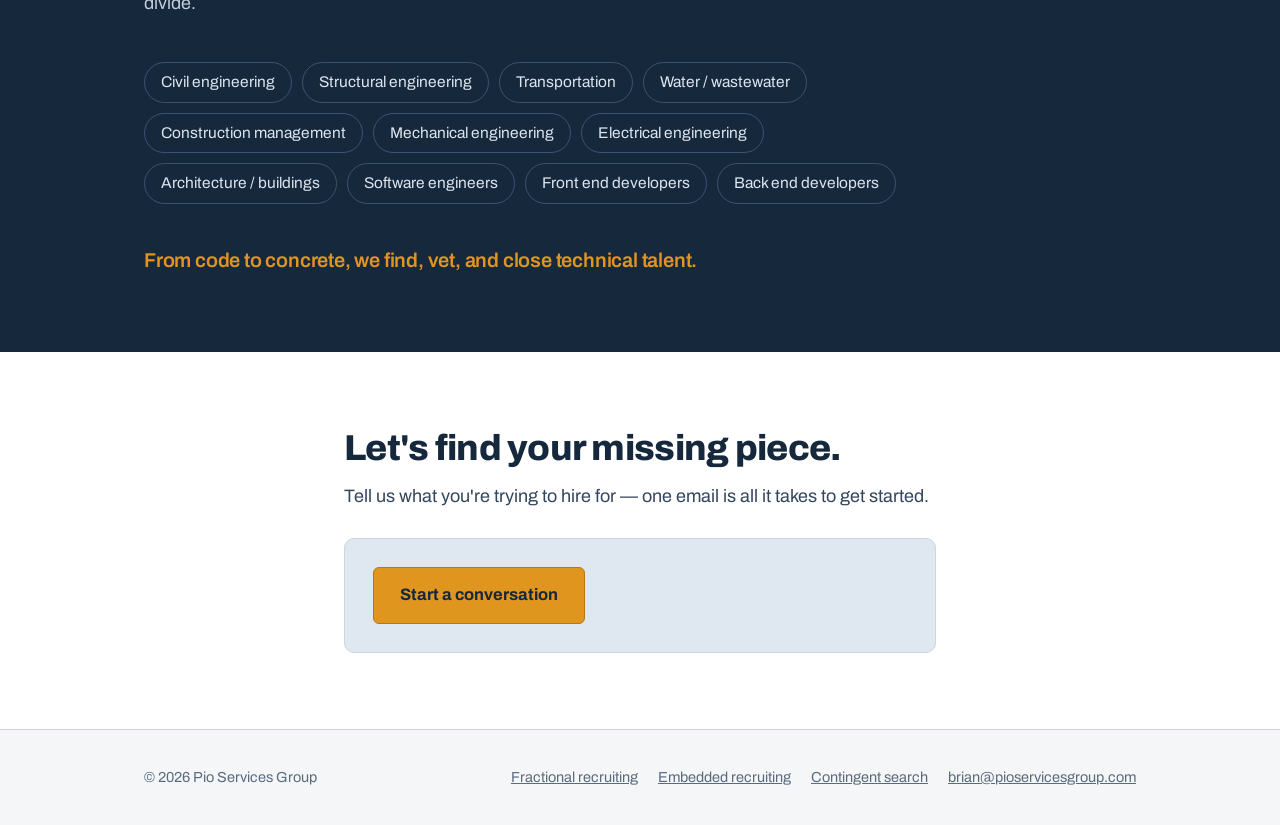
==== commit 3da25260: "Add files via upload" ====
--- a/index.html
+++ b/index.html
@@ -51,6 +51,9 @@
       </svg>
       <span class="brand-name">Pio <span>Services Group</span></span>
     </a>
+    <button class="menu-toggle" aria-label="Open menu" aria-expanded="false" onclick="document.querySelector('header .nav').classList.toggle('menu-open'); this.setAttribute('aria-expanded', this.getAttribute('aria-expanded')==='false' ? 'true' : 'false');">
+      <svg width="26" height="26" viewBox="0 0 24 24" fill="none" stroke="currentColor" stroke-width="2.4" stroke-linecap="round" aria-hidden="true"><line x1="3" y1="6" x2="21" y2="6"/><line x1="3" y1="12" x2="21" y2="12"/><line x1="3" y1="18" x2="21" y2="18"/></svg>
+    </button>
     <nav class="nav-links" aria-label="Main">
       <a href="fractional-recruiting.html">Fractional recruiting</a>
       <a href="embedded-recruiting.html">Embedded recruiting</a>
@@ -207,7 +210,6 @@
       <h2>Let's find your missing piece.</h2>
       <p>Tell us what you're trying to hire for — one email is all it takes to get started.</p>
       <div class="contact-box">
-        <div class="addr">brian@pioservicesgroup.com</div>
         <a class="btn" href="mailto:brian@pioservicesgroup.com?subject=Recruiting%20inquiry">Start a conversation</a>
       </div>
     </div>
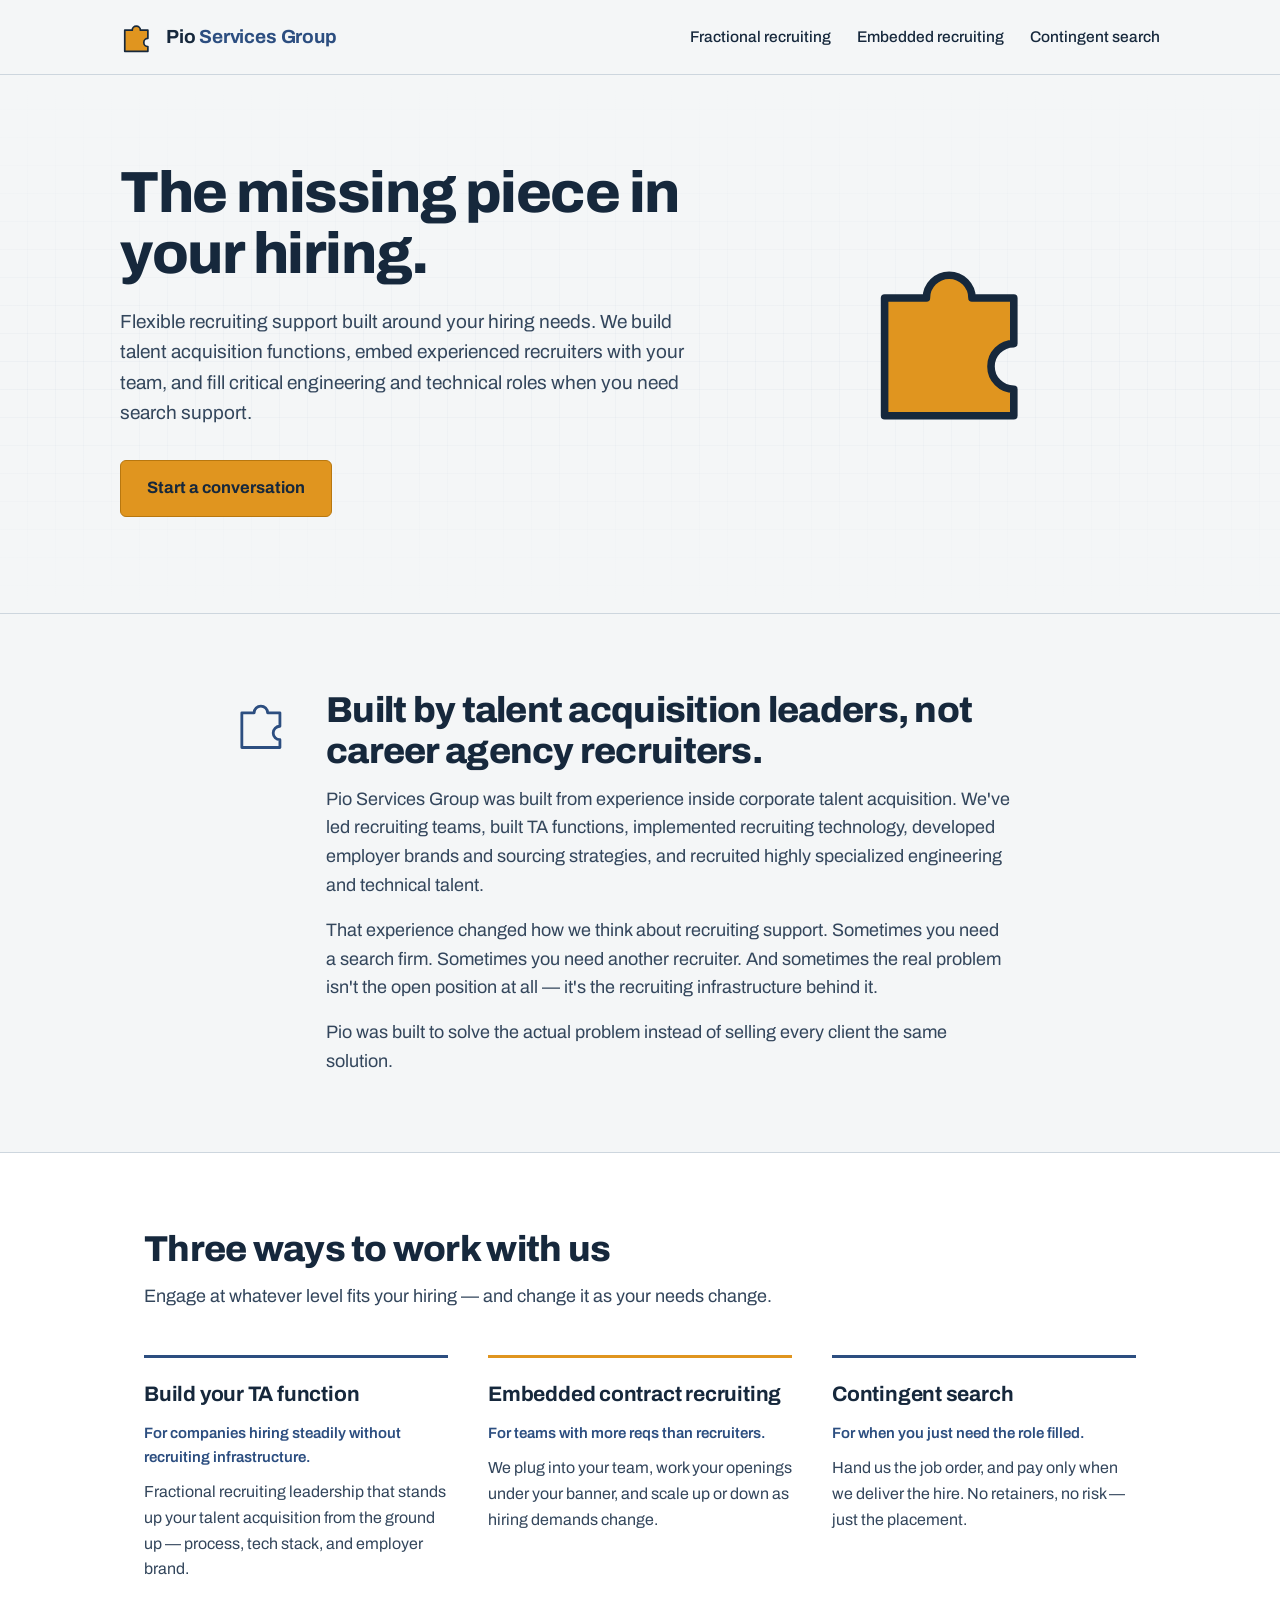
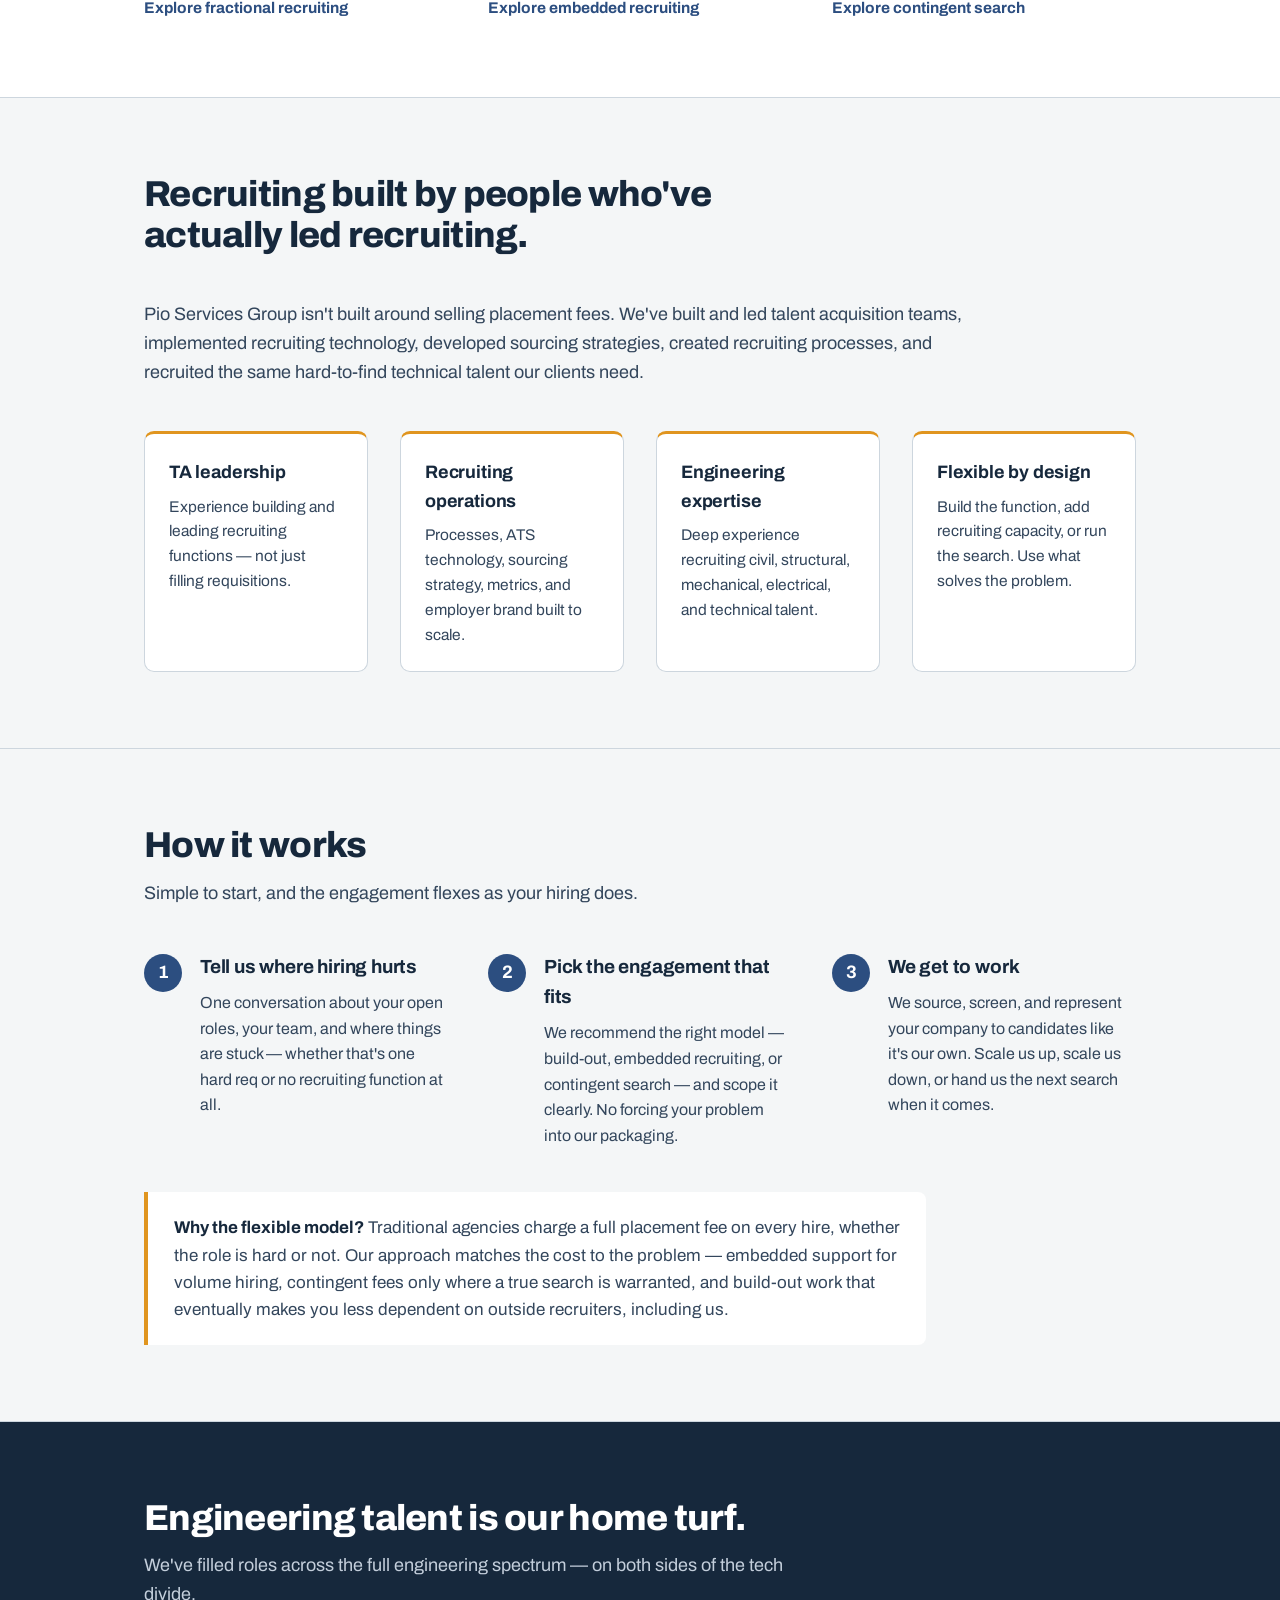
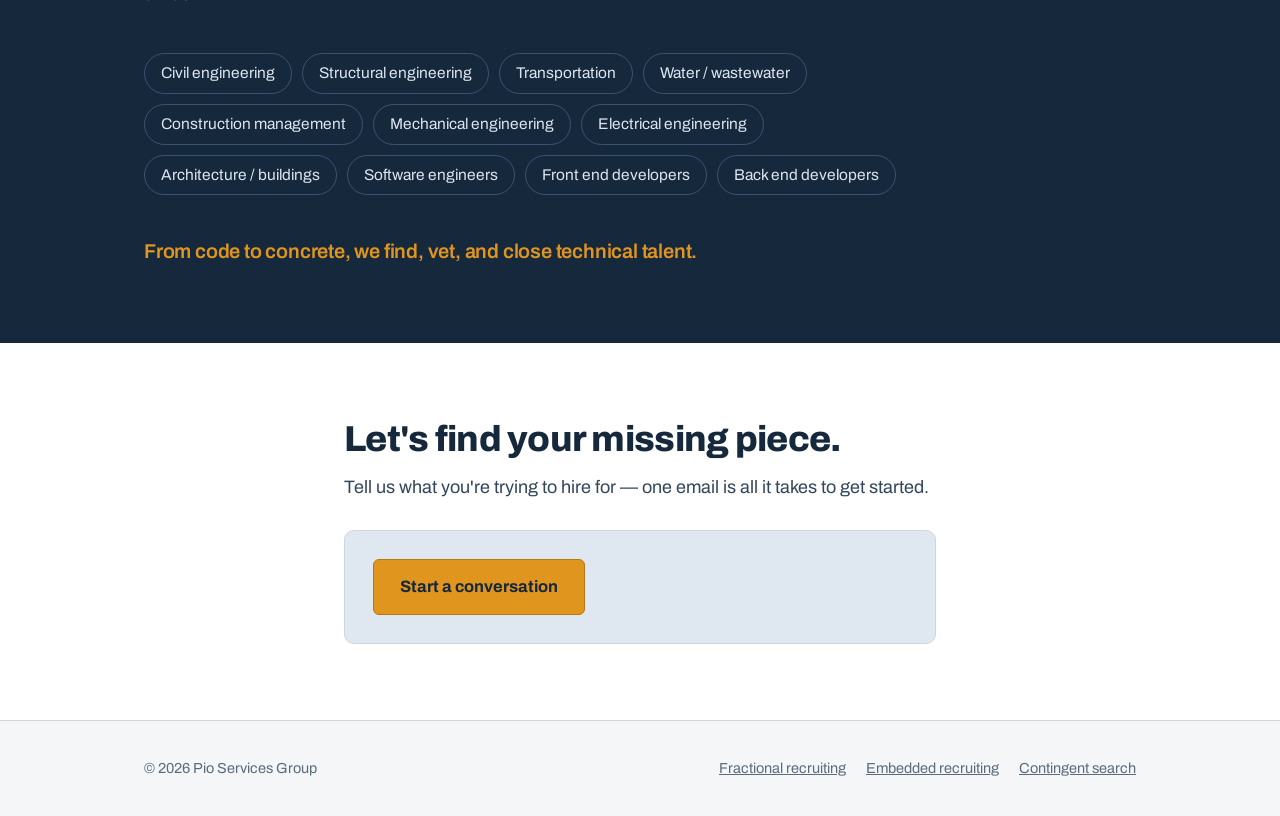
==== commit 47ccfde3: "Add files via upload" ====
--- a/index.html
+++ b/index.html
@@ -58,7 +58,6 @@
       <a href="fractional-recruiting.html">Fractional recruiting</a>
       <a href="embedded-recruiting.html">Embedded recruiting</a>
       <a href="contingent-search.html">Contingent search</a>
-      <a class="nav-cta" href="mailto:brian@pioservicesgroup.com?subject=Recruiting%20inquiry">Start a conversation</a>
     </nav>
   </div>
 </header>
@@ -224,7 +223,6 @@
       <a href="fractional-recruiting.html">Fractional recruiting</a>
       <a href="embedded-recruiting.html">Embedded recruiting</a>
       <a href="contingent-search.html">Contingent search</a>
-      <a href="mailto:brian@pioservicesgroup.com">brian@pioservicesgroup.com</a>
     </nav>
   </div>
 </footer>
--- a/styles.css
+++ b/styles.css
@@ -80,6 +80,22 @@
   border-radius: 6px;
 }
 .nav-cta:hover { background: var(--blue); }
+/* Desktop: no CTA button in the header; it lives in the mobile menu only */
+@media (min-width: 821px) {
+  .nav-links .nav-cta { display: none; }
+}
+
+
+/* ---------- Mobile menu toggle ---------- */
+.menu-toggle {
+  display: none;
+  background: none;
+  border: none;
+  color: var(--ink);
+  cursor: pointer;
+  padding: 6px;
+}
+header { position: relative; }
 
 /* ---------- Hero (home) ---------- */
 .hero {
@@ -434,7 +450,35 @@
   .about-inner { grid-template-columns: 1fr; gap: 20px; }
   section { padding: 56px 0; }
   .page-hero { padding: 48px 0; }
-  .nav-links a:not(.nav-cta) { display: none; }
+  .menu-toggle { display: flex; align-items: center; }
+  .nav-links { display: none; }
+  .nav.menu-open .nav-links {
+    display: flex;
+    flex-direction: column;
+    align-items: stretch;
+    gap: 4px;
+    position: absolute;
+    top: 100%;
+    left: 0;
+    right: 0;
+    background: var(--paper);
+    border-bottom: 1px solid var(--line);
+    box-shadow: 0 12px 24px rgba(22,40,60,0.08);
+    padding: 12px 24px 20px;
+    z-index: 50;
+  }
+  .nav.menu-open .nav-links a {
+    padding: 12px 4px;
+    border-bottom: 1px solid var(--line);
+    font-size: 16.5px;
+  }
+  .nav.menu-open .nav-links a:last-child { border-bottom: none; }
+  .nav.menu-open .nav-cta {
+    margin-top: 10px;
+    text-align: center;
+    border-radius: 6px;
+    padding: 12px 18px;
+  }
 }
 
 /* ---------- Why Pio (proof blocks) ---------- */
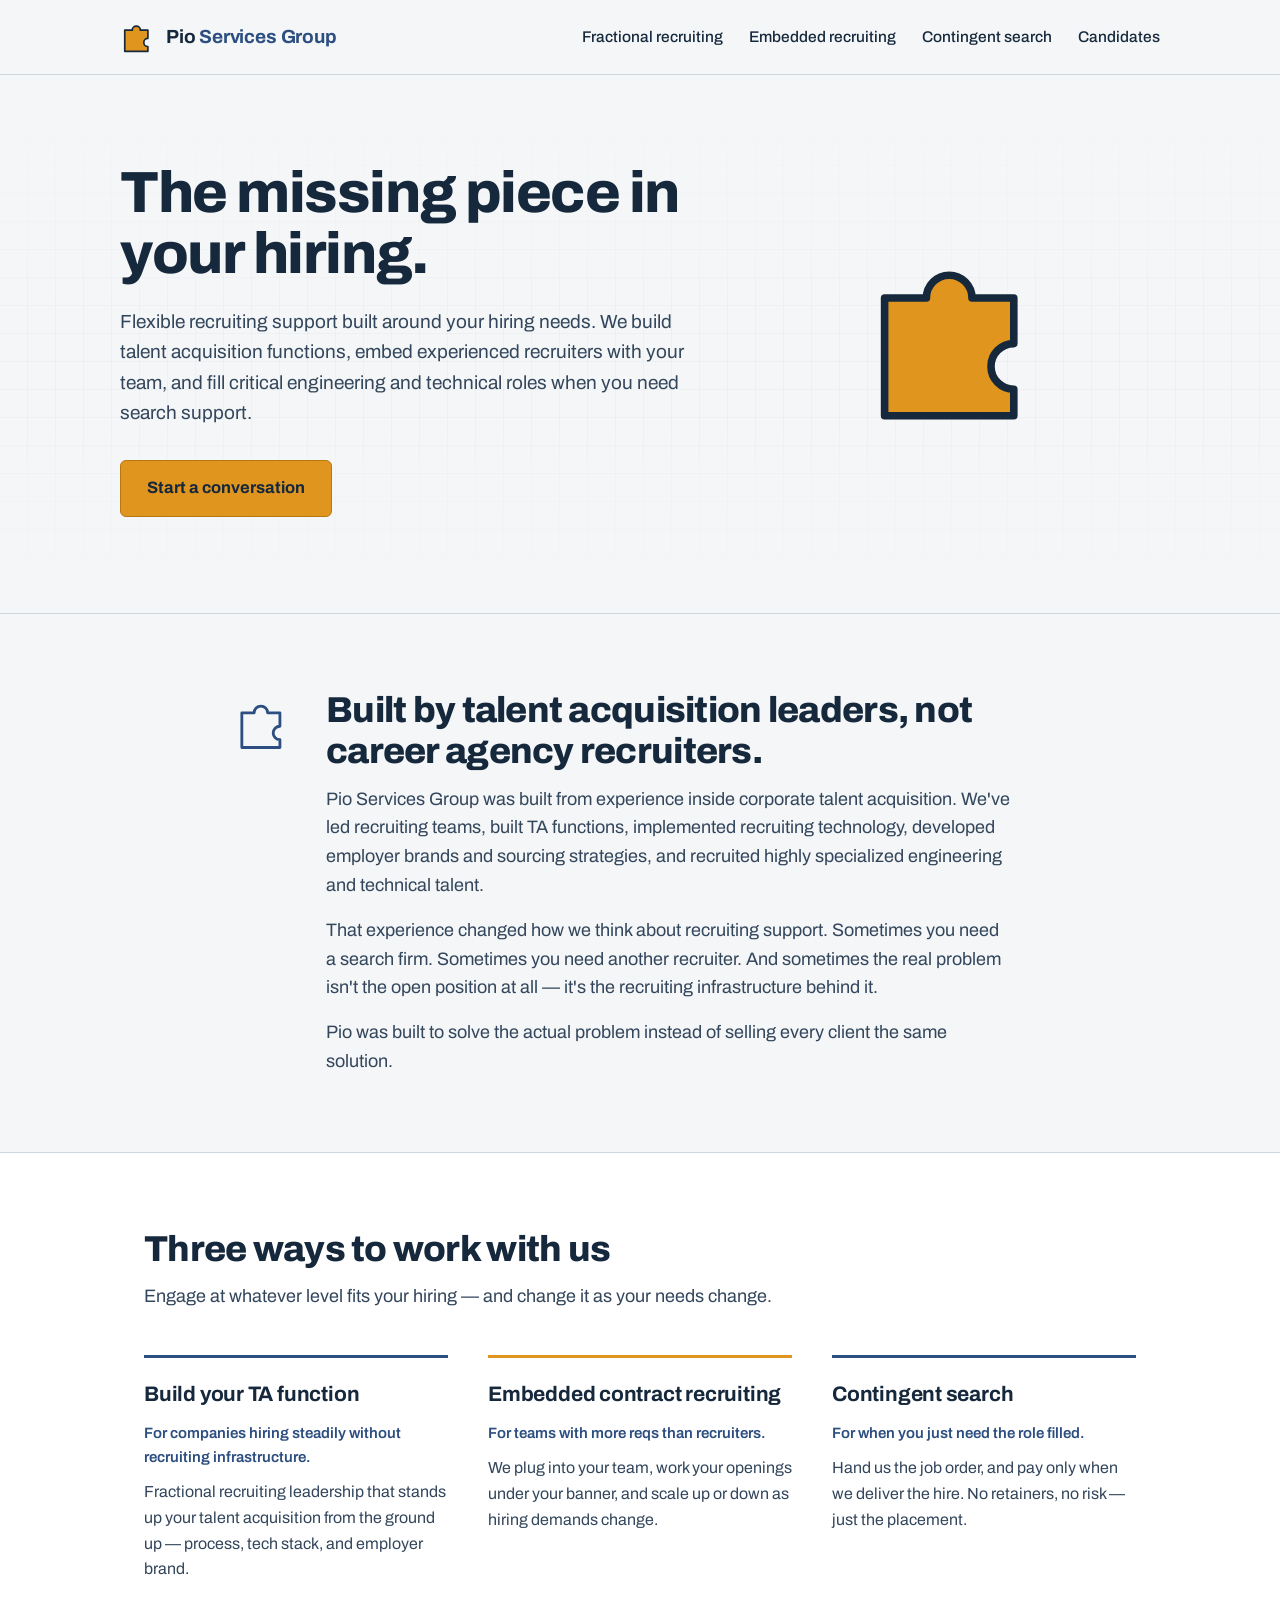
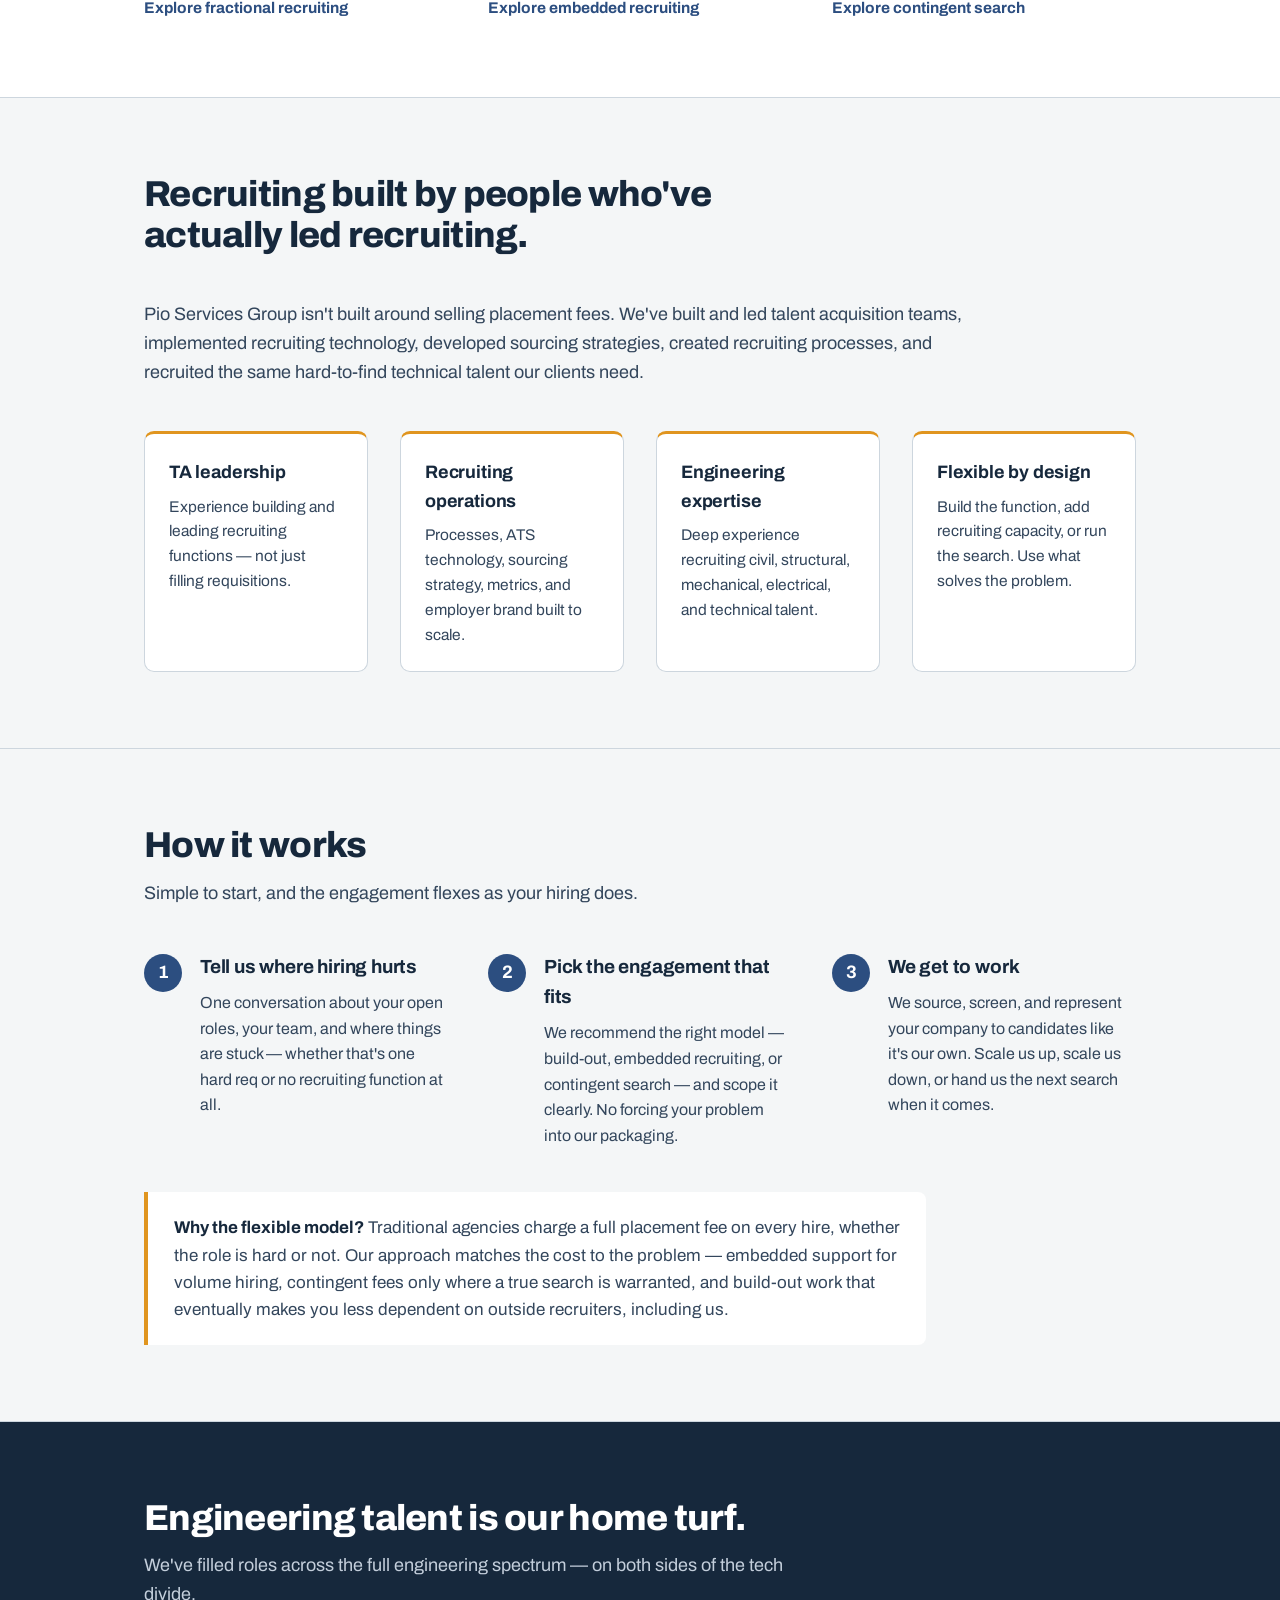
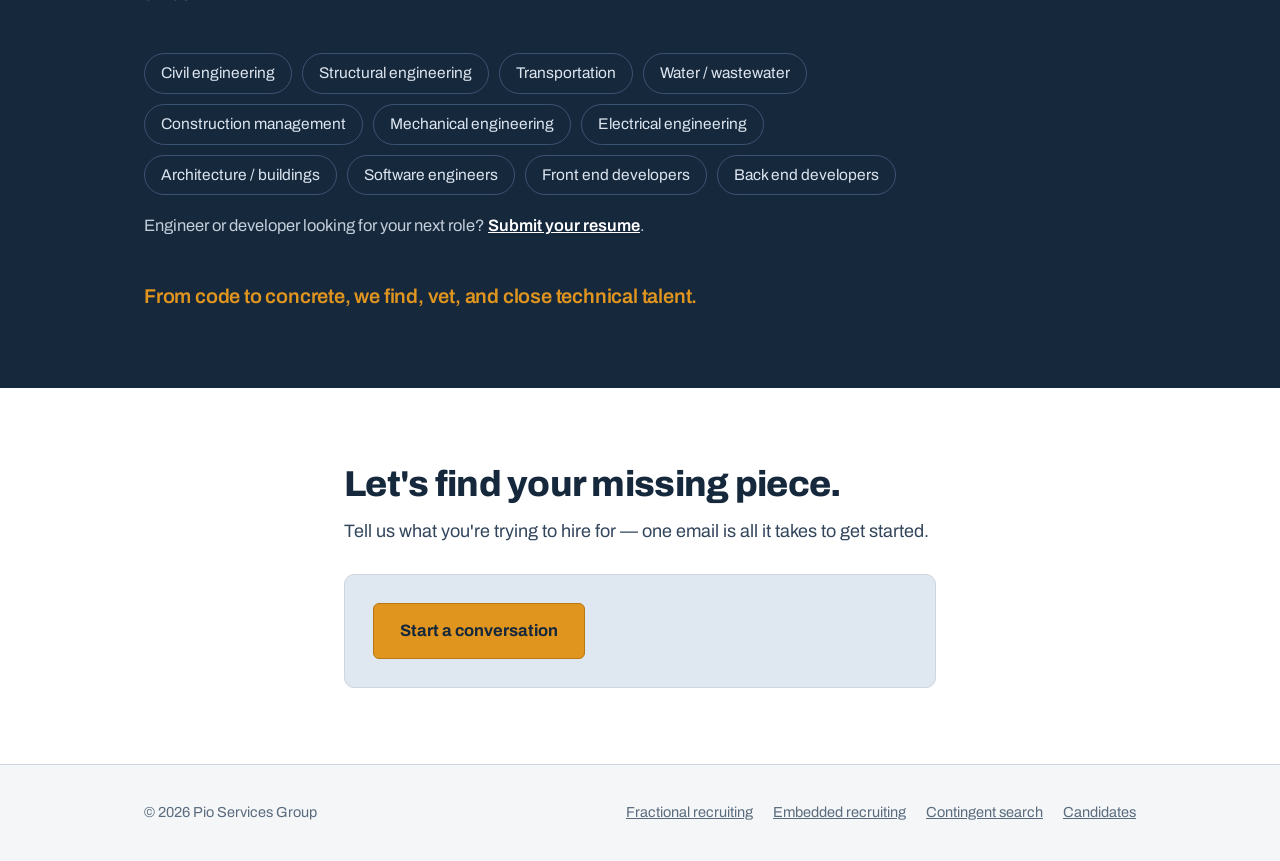
==== commit 10d1f1be: "Add files via upload" ====
--- a/index.html
+++ b/index.html
@@ -58,6 +58,7 @@
       <a href="fractional-recruiting.html">Fractional recruiting</a>
       <a href="embedded-recruiting.html">Embedded recruiting</a>
       <a href="contingent-search.html">Contingent search</a>
+      <a href="candidates.html">Candidates</a>
     </nav>
   </div>
 </header>
@@ -200,6 +201,7 @@
         <li>Front end developers</li>
         <li>Back end developers</li>
       </ul>
+      <p class="candidate-link">Engineer or developer looking for your next role? <a href="candidates.html">Submit your resume</a>.</p>
       <div class="code-to-concrete">From code to concrete, we find, vet, and close technical talent.</div>
     </div>
   </section>
@@ -223,6 +225,7 @@
       <a href="fractional-recruiting.html">Fractional recruiting</a>
       <a href="embedded-recruiting.html">Embedded recruiting</a>
       <a href="contingent-search.html">Contingent search</a>
+      <a href="candidates.html">Candidates</a>
     </nav>
   </div>
 </footer>
--- a/styles.css
+++ b/styles.css
@@ -611,3 +611,25 @@
 @media (max-width: 480px) {
   .proof-grid { grid-template-columns: 1fr; }
 }
+
+/* ---------- Candidates page ---------- */
+.join .contact-inner { max-width: 720px; }
+.form-card {
+  background: var(--white);
+  border: 1px solid var(--line);
+  border-radius: 10px;
+  padding: 12px 20px;
+}
+.form-card[hidden], .contact-box[hidden] { display: none; }
+.fallback-note { font-size: 16.5px; color: #33465c; margin-bottom: 0 !important; }
+.privacy-note {
+  margin-top: 18px !important;
+  font-size: 14.5px !important;
+  color: #5a6b7e !important;
+}
+.candidate-link {
+  margin-top: 18px;
+  font-size: 16.5px;
+  color: #c3cedb;
+}
+.candidate-link a { color: var(--white); font-weight: 600; }
